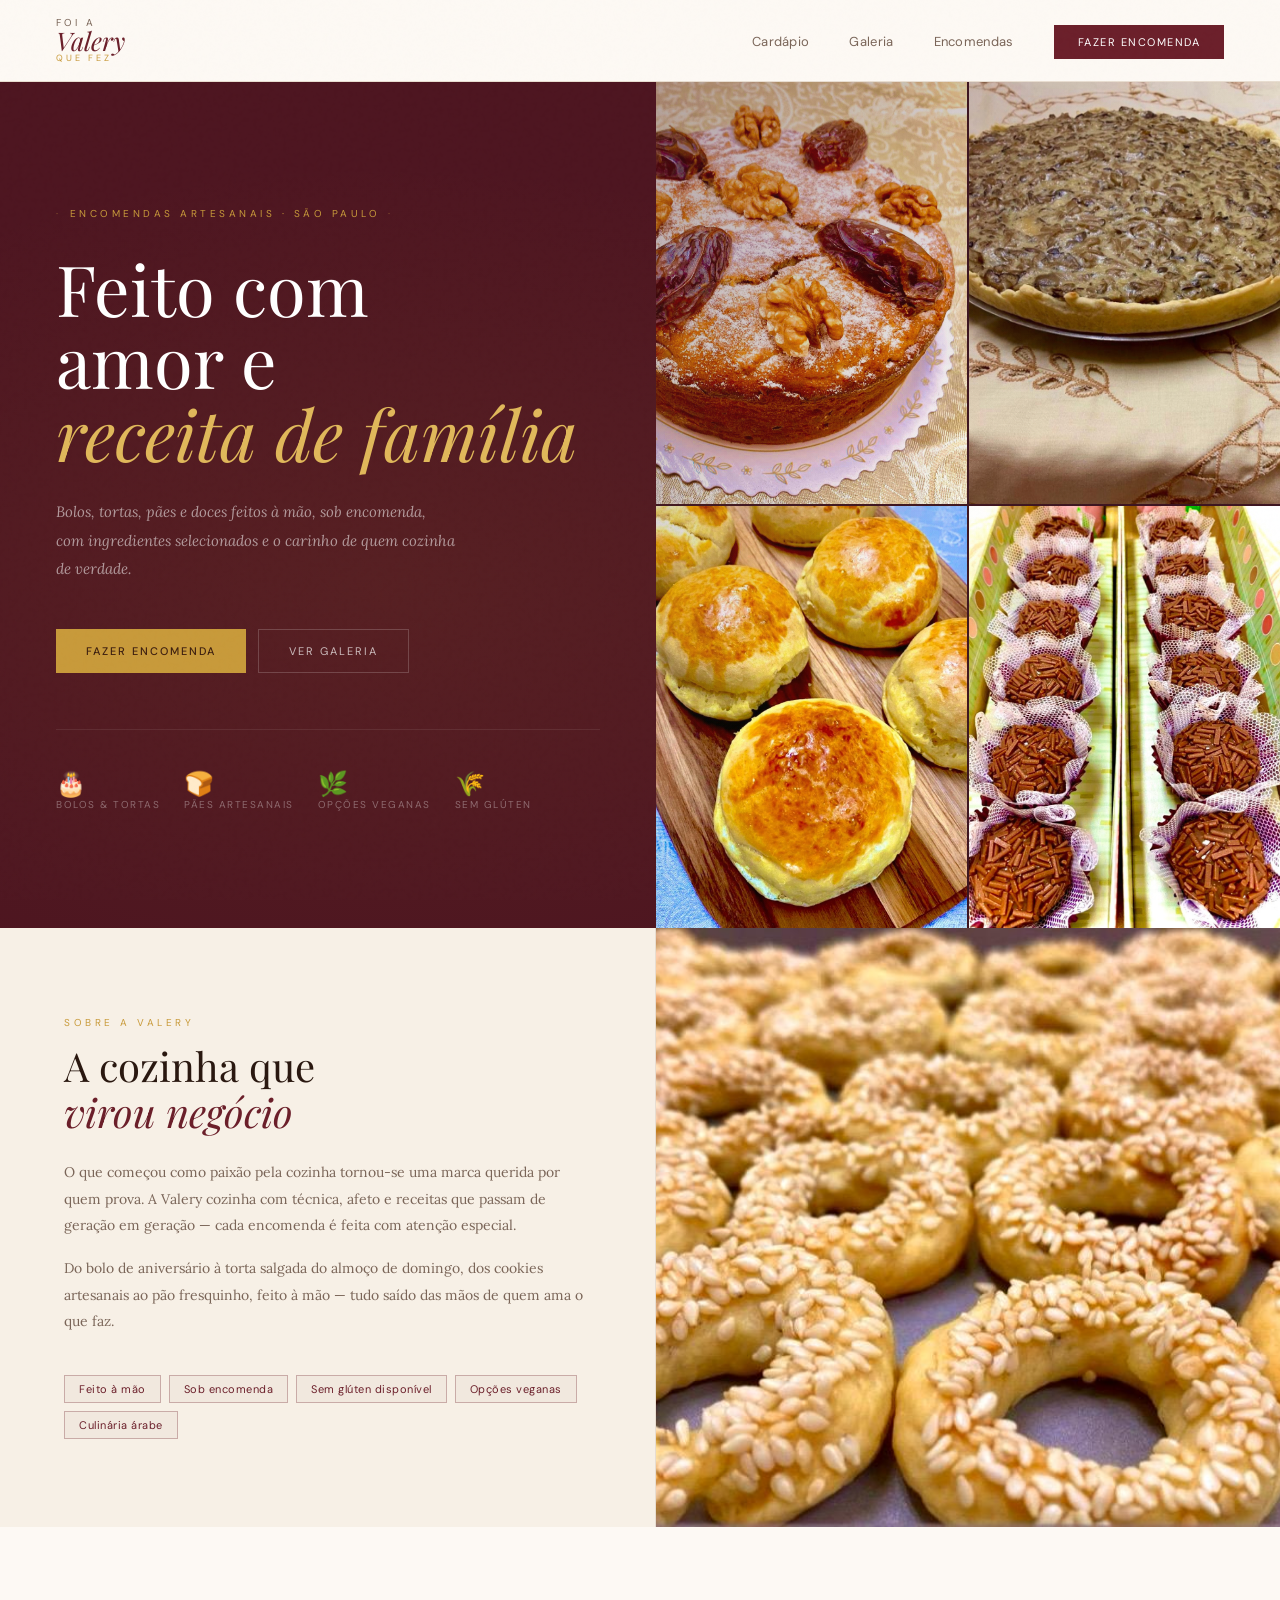
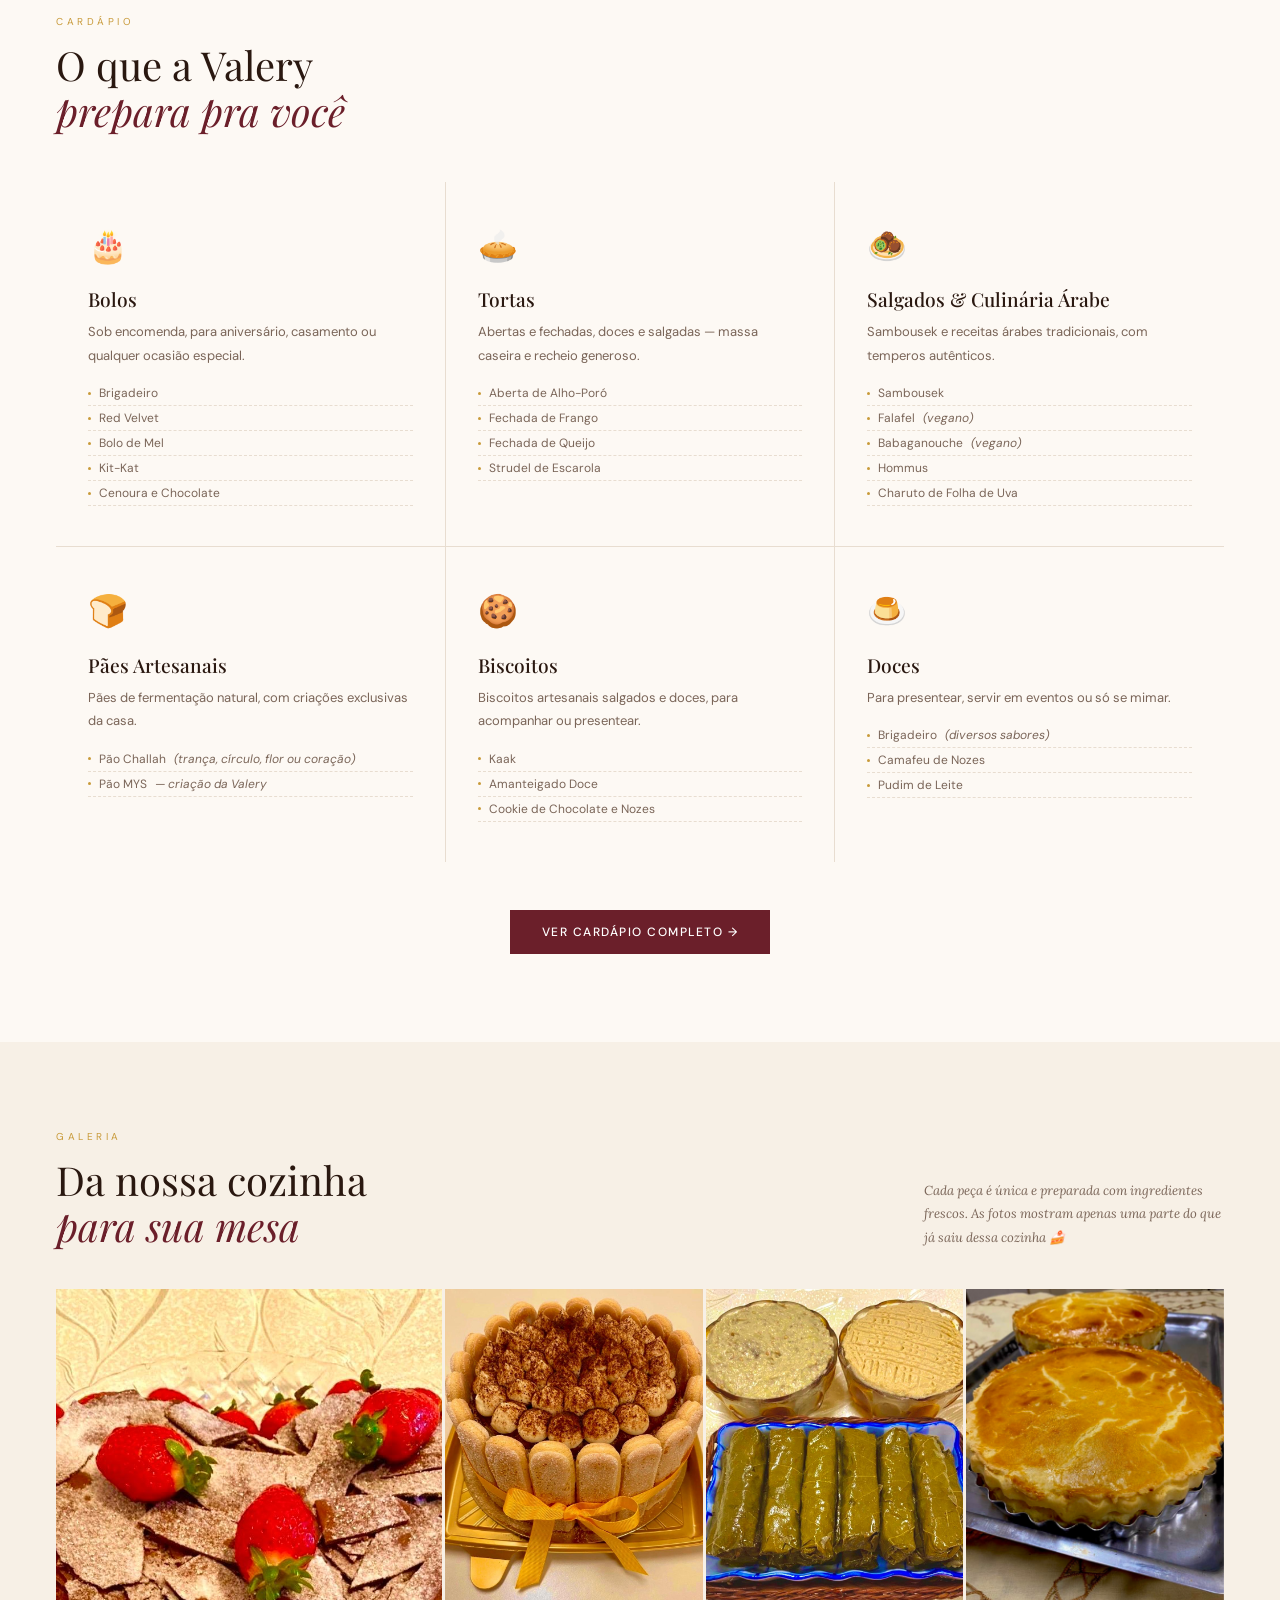
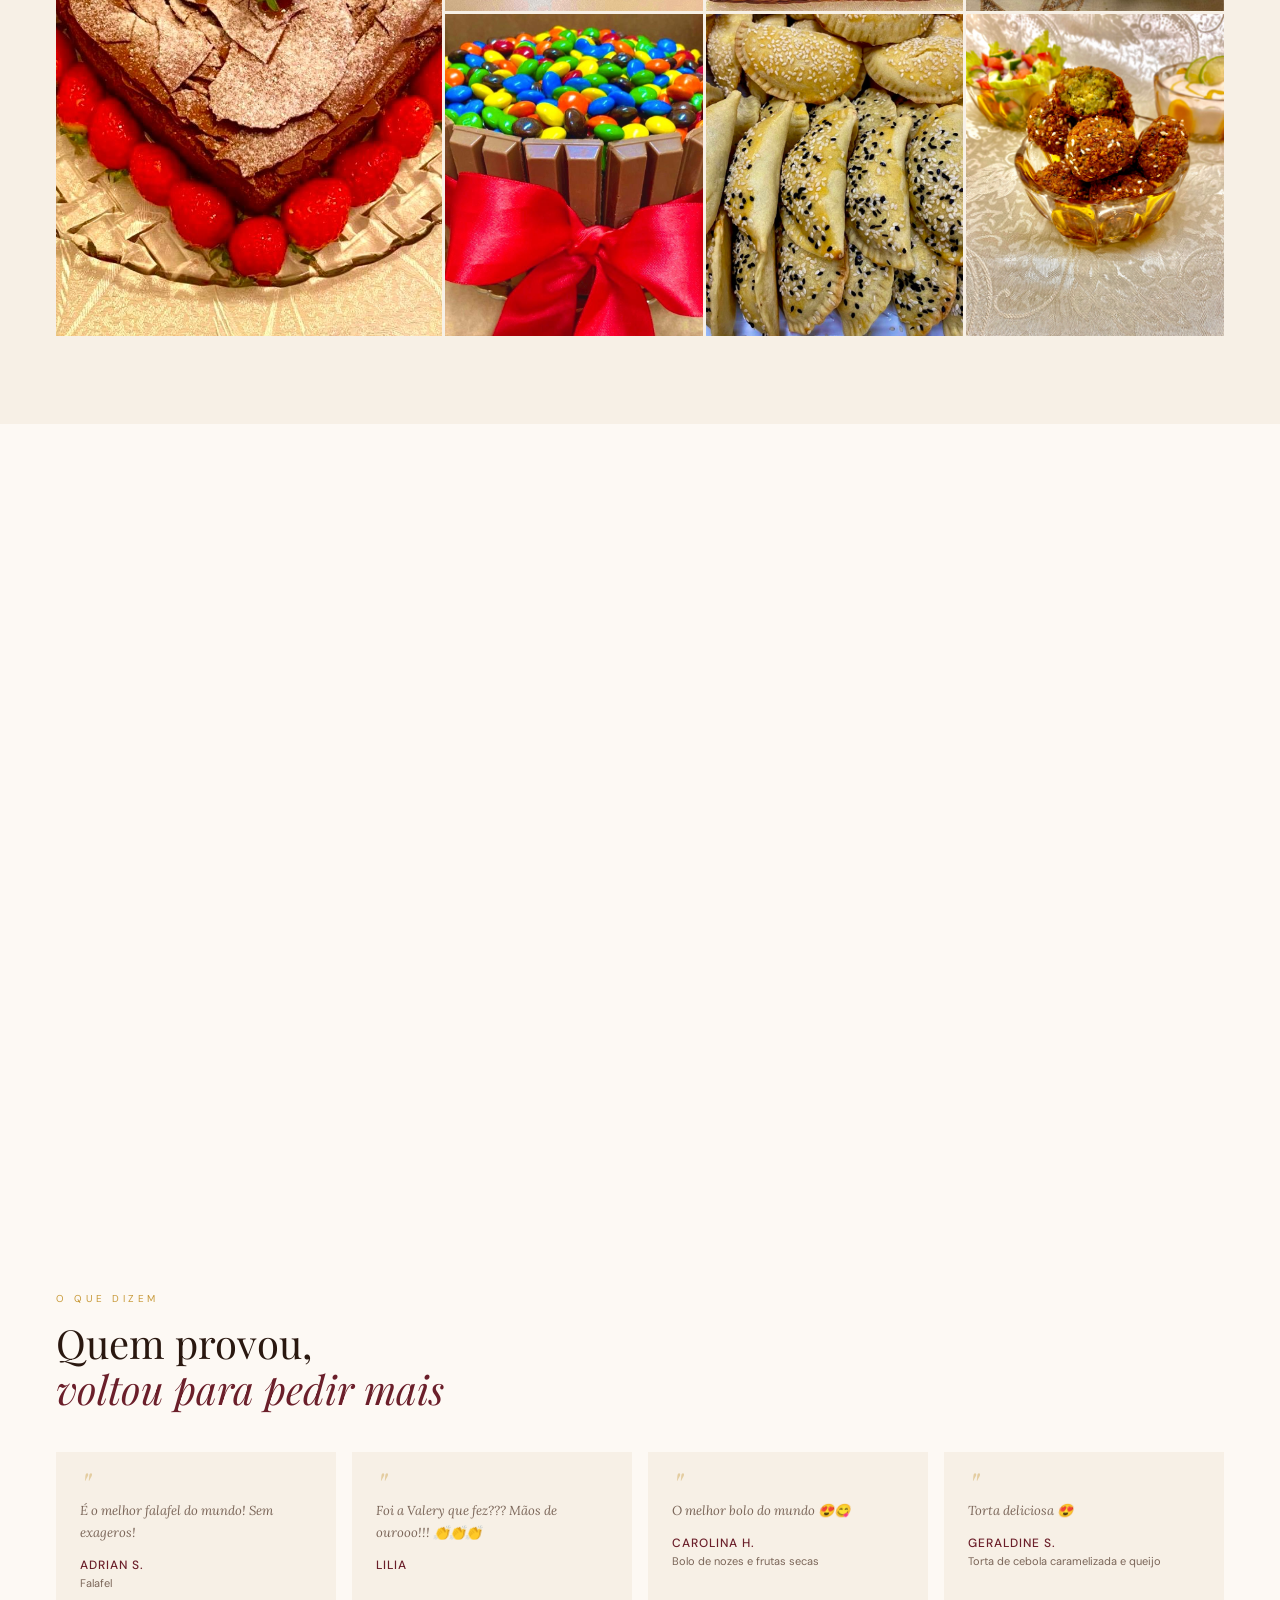
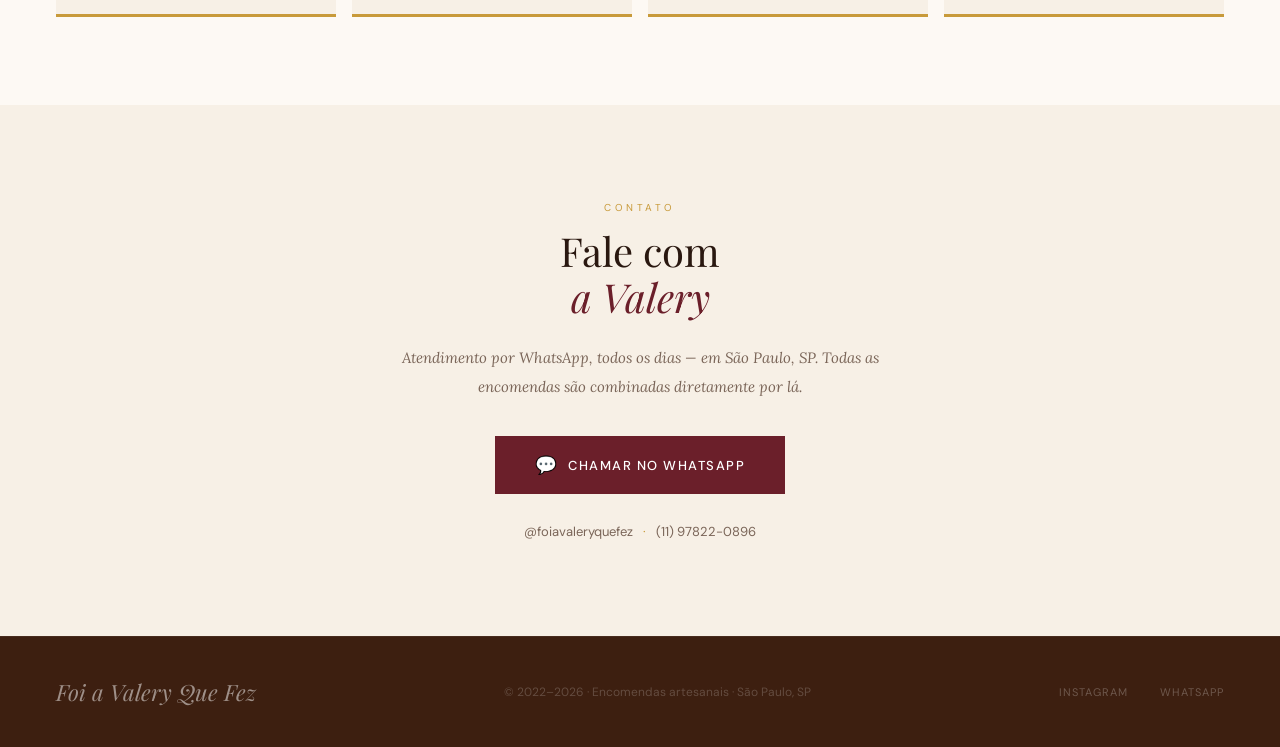
==== index.html @ 90e0f4f2 "Site institucional Foi a Valery Que Fez Site estático responsivo para confeitaria artesanal, com pág" ====
<!DOCTYPE html>
<html lang="pt-BR">
<head>
<meta charset="UTF-8">
<meta name="viewport" content="width=device-width, initial-scale=1.0">
<title>Foi a Valery Que Fez — Bolos, Tortas e Pães Artesanais</title>
<link href="https://fonts.googleapis.com/css2?family=Playfair+Display:ital,wght@0,400;0,700;1,400;1,700&family=Lora:ital,wght@0,400;0,500;1,400&family=DM+Sans:wght@300;400;500&display=swap" rel="stylesheet">
<link rel="stylesheet" href="style.css">
</head>
<body>
<!-- NAV -->
<nav>
  <div class="nav-logo">
    <span class="foi">Foi a</span>
    <span class="valery">Valery</span>
    <span class="quefez">que fez</span>
  </div>
  <button class="nav-toggle" id="navToggle" aria-label="Abrir menu" aria-expanded="false" aria-controls="navMenu">
    <span></span><span></span><span></span>
  </button>
  <ul id="navMenu">
    <li><a href="cardapio.html">Cardápio</a></li>
    <li><a href="#galeria">Galeria</a></li>
    <li><a href="#encomenda">Encomendas</a></li>
    <li><a href="#contato" class="nav-cta">Fazer encomenda</a></li>
  </ul>
</nav>

<!-- HERO -->
<section class="hero">
  <div class="hero-left">
    <span class="hero-tag">Encomendas artesanais · São Paulo</span>
    <h1 class="hero-h1">
      Feito com<br>amor e<br>
      <em>receita de família</em>
    </h1>
    <p class="hero-desc">Bolos, tortas, pães e doces feitos à mão, sob encomenda, com ingredientes selecionados e o carinho de quem cozinha de verdade.</p>
    <div class="hero-actions">
      <button class="btn-gold" onclick="document.getElementById('encomenda').scrollIntoView({behavior:'smooth'})">Fazer encomenda</button>
      <button class="btn-outline-w" onclick="document.getElementById('galeria').scrollIntoView({behavior:'smooth'})">Ver galeria</button>
    </div>
    <div class="hero-badges">
      <div class="badge">
        <span class="badge-val">🎂</span>
        <span class="badge-lbl">Bolos & tortas</span>
      </div>
      <div class="badge">
        <span class="badge-val">🍞</span>
        <span class="badge-lbl">Pães artesanais</span>
      </div>
      <div class="badge">
        <span class="badge-val">🌿</span>
        <span class="badge-lbl">Opções veganas</span>
      </div>
      <div class="badge">
        <span class="badge-val">🌾</span>
        <span class="badge-lbl">Sem glúten</span>
      </div>
    </div>
  </div>
  <div class="hero-right">
    <div class="hcell">
      <img src="bolotamaraemcima.png" alt="Bolo de Nozes e Tâmara" style="width:100%;height:100%;object-fit:cover; object-position:85% center;">
    </div>
    <div class="hcell">
      <img src="tortashimeji.jpg" alt="Torta Shimeji" style="width:100%;height:100%;object-fit:cover;object-position:center 60%;">

    </div>
    <div class="hcell">
       <img src="paoredondo.jpeg" alt="Pão Redondo" style="width:100%;height:100%;object-fit:cover;object-position:center 40%;">
    </div>
    <div class="hcell">
      <img src="fotobrigadeiro2.jpeg" alt="brigadeiro" style="width:100%;height:100%;object-fit:cover;object-position:center 40%;">
    </div>
  </div>
</section>

<!-- ABOUT -->
<section class="about">
  <div class="about-copy">
    <p class="eyebrow">Sobre a Valery</p>
    <h2 class="section-h2">A cozinha que<br><em>virou negócio</em></h2>
    <p class="about-p">O que começou como paixão pela cozinha tornou-se uma marca querida por quem prova. A Valery cozinha com técnica, afeto e receitas que passam de geração em geração — cada encomenda é feita com atenção especial.</p>
    <p class="about-p">Do bolo de aniversário à torta salgada do almoço de domingo, dos cookies artesanais ao pão fresquinho, feito à mão — tudo saído das mãos de quem ama o que faz.</p>
    <div class="about-tags">
      <span class="tag">Feito à mão</span>
      <span class="tag">Sob encomenda</span>
      <span class="tag">Sem glúten disponível</span>
      <span class="tag">Opções veganas</span>
      <span class="tag">Culinária árabe</span>
    </div>
  </div>
  <div class="about-visual">
<img src="kaakfoto3.jpeg" alt="Kaak" style="width:100%;height:100%;object-fit:cover;object-position:center 40%;">
</div>
</section>

<!-- CATEGORIES / MENU -->
<section class="cats" id="cardapio">
  <p class="eyebrow">Cardápio</p>
  <h2 class="section-h2">O que a Valery<br><em>prepara pra você</em></h2>
  <div class="cats-grid">
    <div class="cat">
      <button class="cat-header">
        <div class="cat-icon">🎂</div>
        <h3>Bolos</h3>
        <p>Sob encomenda, para aniversário, casamento ou qualquer ocasião especial.</p>
        <span class="cat-chevron">▾</span>
      </button>
      <ul>
        <li>Brigadeiro</li>
        <li>Red Velvet</li>
        <li>Bolo de Mel</li>
        <li>Kit-Kat</li>
        <li>Cenoura e Chocolate</li>
      </ul>
    </div>
    <div class="cat">
      <button class="cat-header">
        <div class="cat-icon">🥧</div>
        <h3>Tortas</h3>
        <p>Abertas e fechadas, doces e salgadas — massa caseira e recheio generoso.</p>
        <span class="cat-chevron">▾</span>
      </button>
      <ul>
        <li>Aberta de Alho-Poró</li>
        <li>Fechada de Frango</li>
        <li>Fechada de Queijo</li>
        <li>Strudel de Escarola</li>
      </ul>
    </div>
    <div class="cat">
      <button class="cat-header">
        <div class="cat-icon">🧆</div>
        <h3>Salgados & Culinária Árabe</h3>
        <p>Sambousek e receitas árabes tradicionais, com temperos autênticos.</p>
        <span class="cat-chevron">▾</span>
      </button>
      <ul>
        <li>Sambousek</li>
        <li>Falafel <em>(vegano)</em></li>
        <li>Babaganouche <em>(vegano)</em></li>
        <li>Hommus</li>
        <li>Charuto de Folha de Uva</li>
      </ul>
    </div>
    <div class="cat">
      <button class="cat-header">
        <div class="cat-icon">🍞</div>
        <h3>Pães Artesanais</h3>
        <p>Pães de fermentação natural, com criações exclusivas da casa.</p>
        <span class="cat-chevron">▾</span>
      </button>
      <ul>
        <li>Pão Challah <em>(trança, círculo, flor ou coração)</em></li>
        <li>Pão MYS <em>— criação da Valery</em></li>
      </ul>
    </div>
    <div class="cat">
      <button class="cat-header">
        <div class="cat-icon">🍪</div>
        <h3>Biscoitos</h3>
        <p>Biscoitos artesanais salgados e doces, para acompanhar ou presentear.</p>
        <span class="cat-chevron">▾</span>
      </button>
      <ul>
        <li>Kaak</li>
        <li>Amanteigado Doce</li>
        <li>Cookie de Chocolate e Nozes</li>
      </ul>
    </div>
    <div class="cat">
      <button class="cat-header">
        <div class="cat-icon">🍮</div>
        <h3>Doces</h3>
        <p>Para presentear, servir em eventos ou só se mimar.</p>
        <span class="cat-chevron">▾</span>
      </button>
      <ul>
        <li>Brigadeiro <em>(diversos sabores)</em></li>
        <li>Camafeu de Nozes</li>
        <li>Pudim de Leite</li>
      </ul>
    </div>
  </div>
  <div class="cats-cta">
    <a href="cardapio.html" class="btn-cats-more">Ver cardápio completo →</a>
  </div>
</section>

<!-- GALLERY -->
<section class="gallery" id="galeria">
  <div class="gal-top">
    <div>
      <p class="eyebrow">Galeria</p>
      <h2 class="section-h2" style="margin-bottom:0">Da nossa cozinha<br><em>para sua mesa</em></h2>
    </div>
    <p class="gal-note">Cada peça é única e preparada com ingredientes frescos. As fotos mostram apenas uma parte do que já saiu dessa cozinha 🍰</p>
  </div>
  <div class="gal-grid">

    <!-- FOTO GRANDE -->
    <div class="g g-big">
      <img src="bolocoracao.jpeg" alt="Bolo Coração" style="width:100%;height:100%;object-fit:cover;object-position:center 50%;">
      <div class="g-label"><span>Bolo Coração</span><small>chocolate com morangos frescos</small></div>
    </div>

    <!-- FOTOS PEQUENAS -->
    <div class="g">
      <img src="bolotiramissu.jpeg" alt="Bolo Tiramissú" style="width:100%;height:100%;object-fit:cover;object-position:center 30%;">
      <div class="g-label"><span>Bolo Tiramissú</span><small>com laço dourado</small></div>
    </div>

    <div class="g">
      <img src="charutohommusbabaganush.jpeg" alt="Culinária Árabe" style="width:100%;height:100%;object-fit:cover;object-position:center 40%;">
      <div class="g-label"><span>Culinária Árabe</span><small>charuto, hommus e babaganouche</small></div>
    </div>

    <div class="g">
      <img src="tortafechadafoto.png" alt="Torta Fechada" style="width:100%;height:100%;object-fit:cover;object-position:center 60%;">
      <div class="g-label"><span>Torta Fechada</span><small>massa caseira dourada</small></div>
    </div>

    <div class="g">
      <img src="kitkatnovafoto.jpeg" alt="Bolo Kit-Kat" style="width:100%;height:100%;object-fit:cover;object-position:center 35%;">
      <div class="g-label"><span>Bolo Kit-Kat</span><small>com M&Ms e laço vermelho</small></div>
    </div>

    <div class="g">
      <img src="sambousek.png.png" alt="Sambousek" style="width:100%;height:100%;object-fit:cover;object-position:center 40%;">
      <div class="g-label"><span>Sambousek</span><small>empanada árabe</small></div>
    </div>

    <div class="g">
      <img src="falafel.png.png" alt="Falafel" style="width:100%;height:100%;object-fit:cover;object-position:center 30%;">
      <div class="g-label"><span>Culinária árabe</span><small>Falafel</small></div>
    </div>

  </div>
</section>

<!-- ENCOMENDA -->
<section class="encinfo" id="encomenda">
  <div>
    <p class="eyebrow">Como encomendar</p>
    <h2 class="section-h2">Simples como<br><em>um WhatsApp</em></h2>
    <p class="enc-desc">Todas as encomendas são feitas diretamente pelo WhatsApp. Sem aplicativo, sem complicação — é só mandar uma mensagem e a gente cuida do resto.</p>
    <div class="enc-steps">
      <div class="enc-step">
        <div class="enc-num">01</div>
        <div class="enc-step-text">
          <h4>Mande uma mensagem</h4>
          <p>Diga o que deseja, a data e quantas pessoas vai servir.</p>
        </div>
      </div>
      <div class="enc-step">
        <div class="enc-num">02</div>
        <div class="enc-step-text">
          <h4>Combinamos os detalhes</h4>
          <p>Personalizamos o pedido conforme sua necessidade e preferência.</p>
        </div>
      </div>
      <div class="enc-step">
        <div class="enc-num">03</div>
        <div class="enc-step-text">
          <h4>Confirmamos e preparamos</h4>
          <p>Com o pedido confirmado, a Valery começa a preparar com todo cuidado.</p>
        </div>
      </div>
      <div class="enc-step">
        <div class="enc-num">04</div>
        <div class="enc-step-text">
          <h4>Retirada ou entrega</h4>
          <p>Combinamos a forma de entrega na conversa.</p>
        </div>
      </div>
    </div>
  </div>
  <div class="enc-right">
    <div class="enc-card highlight">
      <div class="enc-card-icon">💬</div>
      <h3>Faça sua encomenda agora</h3>
      <p>Mande uma mensagem no WhatsApp:<br><a href="https://wa.me/5511978220896">(11) 97822-0896</a></p>
    </div>
    <div class="enc-card">
      <div class="enc-card-icon">⏰</div>
      <h3>Prazo de antecedência</h3>
      <p>Encomendas com <strong style="color:#fff">3 dias de antecedência</strong> ou conforme nossa disponibilidade, fale conosco.</p>
    </div>
    <div class="enc-card">
      <div class="enc-card-icon">🌿</div>
      <h3>Restrições alimentares</h3>
      <p>Temos opções <strong style="color:#fff">sem glúten</strong> e <strong style="color:#fff">veganas</strong>. Mencione na hora do pedido.</p>
    </div>
  </div>
</section>

<!-- DEPOIMENTOS -->
<section class="depoimentos">
  <p class="eyebrow">O que dizem</p>
  <h2 class="section-h2">Quem provou,<br><em>voltou para pedir mais</em></h2>
  <div class="dep-grid">
    <div class="dep">
      <p class="dep-text">É o melhor falafel do mundo! Sem exageros!</p>
      <div class="dep-author">Adrian S.</div>
      <div class="dep-type">Falafel</div>
    </div>
    <div class="dep">
      <p class="dep-text">Foi a Valery que fez??? Mãos de ourooo!!! 👏👏👏</p>
      <div class="dep-author">Lilia</div>
    </div>
    <div class="dep">
      <p class="dep-text">O melhor bolo do mundo 😍😋</p>
      <div class="dep-author">Carolina H.</div>
      <div class="dep-type">Bolo de nozes e frutas secas</div>
    </div>
    <div class="dep">
      <p class="dep-text">Torta deliciosa 😍</p>
      <div class="dep-author">Geraldine S.</div>
      <div class="dep-type">Torta de cebola caramelizada e queijo</div>
    </div>
  </div>
</section>

<!-- CONTACT -->
<section class="contact-cta" id="contato">
  <p class="eyebrow">Contato</p>
  <h2 class="section-h2">Fale com<br><em>a Valery</em></h2>
  <p class="cta-desc">Atendimento por WhatsApp, todos os dias — em São Paulo, SP. Todas as encomendas são combinadas diretamente por lá.</p>
  <a class="btn-whatsapp" href="https://wa.me/5511978220896" target="_blank" rel="noopener">
    <span class="wa-icon">💬</span> Chamar no WhatsApp
  </a>
  <div class="cta-extra">
    <span>@foiavaleryquefez</span>
    <span class="dot">·</span>
    <span>(11) 97822-0896</span>
  </div>
</section>

<footer>
  <div class="foot-brand">Foi a Valery Que Fez</div>
  <p>© 2022–<span id="footYear">2026</span> · Encomendas artesanais · São Paulo, SP</p>
  <div class="foot-links">
    <a href="https://www.instagram.com/foiavaleryquefez/" target="_blank" rel="noopener">Instagram</a>
    <a href="https://wa.me/5511978220896" target="_blank" rel="noopener">WhatsApp</a>
  </div>
</footer>
<script src="script.js"></script>
</body>
</html>
---- style.css ----
*{margin:0;padding:0;box-sizing:border-box}
:root{
  --burgundy:#6b1f2a;
  --burgundy-deep:#4d1520;
  --burgundy-light:#8a2d3a;
  --gold:#c89a3a;
  --gold-light:#e0b85a;
  --cream:#fdf9f4;
  --warm:#f7f0e6;
  --sand:#ede4d4;
  --caramel:#c8874a;
  --chocolate:#3d1f10;
  --ink:#2a1810;
  --muted:#7a6558;
  --border:#e8ddd0;
}
html{scroll-behavior:smooth}
body{font-family:'DM Sans',sans-serif;background:var(--cream);color:var(--ink);overflow-x:hidden}

/* subtle grain texture overlay */
body::before{
  content:'';position:fixed;inset:0;
  background-image:url("data:image/svg+xml,%3Csvg viewBox='0 0 200 200' xmlns='http://www.w3.org/2000/svg'%3E%3Cfilter id='n'%3E%3CfeTurbulence type='fractalNoise' baseFrequency='0.9' numOctaves='4' stitchTiles='stitch'/%3E%3C/filter%3E%3Crect width='100%25' height='100%25' filter='url(%23n)' opacity='0.04'/%3E%3C/svg%3E");
  pointer-events:none;z-index:999;opacity:.4;
}

/* NAV */
nav{
  display:flex;align-items:center;justify-content:space-between;
  padding:1.1rem 3.5rem;background:rgba(253,249,244,.97);
  border-bottom:1px solid var(--border);position:sticky;top:0;z-index:100;
}
.nav-logo{display:flex;flex-direction:column;line-height:1}
.nav-logo .foi{font-size:10px;letter-spacing:3px;text-transform:uppercase;color:var(--muted);font-family:'DM Sans',sans-serif}
.nav-logo .valery{font-family:'Playfair Display',serif;font-size:1.6rem;font-style:italic;color:var(--burgundy);line-height:1}
.nav-logo .quefez{font-size:9px;letter-spacing:3px;text-transform:uppercase;color:var(--gold);margin-top:1px}
nav ul{list-style:none;display:flex;gap:2.5rem;align-items:center}
nav a{color:var(--muted);text-decoration:none;font-size:13px;letter-spacing:.3px;transition:color .2s}
nav a:hover{color:var(--burgundy)}
.nav-cta{
  background:var(--burgundy);color:#fff!important;
  padding:10px 24px;font-size:11px!important;letter-spacing:1.5px;
  text-transform:uppercase;
}
.nav-toggle{
  display:none;flex-direction:column;justify-content:center;gap:5px;
  width:34px;height:34px;background:none;border:none;cursor:pointer;
  padding:0;z-index:110;
}
.nav-toggle span{display:block;width:100%;height:2px;background:var(--burgundy);transition:transform .25s,opacity .25s}
.nav-toggle.open span:nth-child(1){transform:translateY(7px) rotate(45deg)}
.nav-toggle.open span:nth-child(2){opacity:0}
.nav-toggle.open span:nth-child(3){transform:translateY(-7px) rotate(-45deg)}

/* HERO */
.hero{
  min-height:94vh;background:var(--burgundy-deep);
  display:grid;grid-template-columns:1.05fr 1fr;
  position:relative;overflow:hidden;
}
.hero::after{
  content:'';position:absolute;inset:0;
  background:radial-gradient(ellipse at 30% 60%, rgba(200,154,58,.08) 0%, transparent 60%);
  pointer-events:none;
}
.hero-left{
  padding:5.5rem 3.5rem 5rem;
  display:flex;flex-direction:column;justify-content:center;
  position:relative;z-index:1;
}
.hero-tag{
  display:inline-flex;align-items:center;gap:8px;
  font-size:10px;letter-spacing:3.5px;text-transform:uppercase;
  color:var(--gold);margin-bottom:2rem;
}
.hero-tag::before,.hero-tag::after{content:'·';opacity:.5}
.hero-h1{
  font-family:'Playfair Display',serif;
  font-size:clamp(3.2rem,5.5vw,5.8rem);
  color:#fff;line-height:1.03;font-weight:400;
  margin-bottom:1.8rem;
}
.hero-h1 em{
  font-style:italic;color:var(--gold-light);
  display:block;
}
.hero-desc{
  font-family:'Lora',serif;font-size:15px;
  color:rgba(255,255,255,.55);line-height:1.9;
  max-width:400px;margin-bottom:2.8rem;font-weight:400;
  font-style:italic;
}
.hero-actions{display:flex;gap:12px;flex-wrap:wrap;margin-bottom:3.5rem}
.btn-gold{
  background:var(--gold);color:var(--chocolate);
  padding:14px 30px;font-size:11px;letter-spacing:2px;
  text-transform:uppercase;border:none;cursor:pointer;
  font-family:'DM Sans',sans-serif;font-weight:500;
  transition:background .2s;
}
.btn-gold:hover{background:var(--gold-light)}
.btn-outline-w{
  background:transparent;color:rgba(255,255,255,.7);
  padding:14px 30px;font-size:11px;letter-spacing:2px;
  text-transform:uppercase;border:1px solid rgba(255,255,255,.18);
  cursor:pointer;font-family:'DM Sans',sans-serif;transition:border-color .2s;
}
.btn-outline-w:hover{border-color:var(--gold);color:var(--gold)}
.hero-badges{
  display:flex;gap:1.5rem;padding-top:2.5rem;
  border-top:1px solid rgba(255,255,255,.08);flex-wrap:wrap;
}
.badge{
  display:flex;flex-direction:column;
}
.badge-val{
  font-family:'Playfair Display',serif;font-size:1.5rem;
  color:var(--gold);line-height:1;font-weight:400;
}
.badge-lbl{font-size:10px;letter-spacing:1.5px;text-transform:uppercase;color:rgba(255,255,255,.35);margin-top:4px}

.hero-right{
  background:#3d1520;
  display:grid;grid-template-columns:1fr 1fr;
  grid-template-rows:1fr 1fr;
  gap:2px;position:relative;
}
.hero-right::before{
  content:'';position:absolute;inset:0;
  background:linear-gradient(135deg,rgba(61,21,32,.4) 0%,transparent 50%);
  z-index:1;pointer-events:none;
}
.hcell{
  background:#4d1a22;
  display:flex;align-items:center;justify-content:center;
  overflow:hidden;position:relative;
}
.hcell img{transition:transform .6s ease}
.hcell:hover img{animation-play-state:paused;transform:scale(1.08)}
.hcell:nth-child(2) img{animation-delay:-3.5s}
.hcell:nth-child(3) img{animation-delay:-7s}
.hcell:nth-child(4) img{animation-delay:-10.5s}
.hcell:nth-child(1){background:#521c24}
.hcell:nth-child(2){background:#421520}
.hcell:nth-child(3){background:#3d1420}
.hcell:nth-child(4){background:#4a1822}
.hcell svg{width:65%;height:65%;opacity:.5}
.hcell-label{
  position:absolute;bottom:10px;left:0;right:0;
  text-align:center;font-size:9px;letter-spacing:2px;
  text-transform:uppercase;color:rgba(255,255,255,.2);
}

/* ABOUT */
.about{
  display:grid;grid-template-columns:1.05fr 1fr;
  background:var(--warm);
}
.about-copy{
  padding:5.5rem 4rem;
  display:flex;flex-direction:column;justify-content:center;
  border-right:1px solid var(--border);
}
.eyebrow{font-size:10px;letter-spacing:3.5px;text-transform:uppercase;color:var(--gold);margin-bottom:.9rem}
.section-h2{
  font-family:'Playfair Display',serif;
  font-size:2.5rem;color:var(--ink);
  line-height:1.15;margin-bottom:1.5rem;font-weight:400;
}
.section-h2 em{font-style:italic;color:var(--burgundy)}
.about-p{
  font-family:'Lora',serif;font-size:14px;
  color:var(--muted);line-height:1.9;margin-bottom:1rem;
}
.about-tags{display:flex;gap:8px;flex-wrap:wrap;margin-top:1.5rem}
.tag{
  font-size:11px;letter-spacing:.5px;
  color:var(--burgundy);border:1px solid rgba(107,31,42,.3);
  padding:6px 14px;background:rgba(107,31,42,.04);
}
.about-visual{
  background:var(--sand);
  display:block;overflow:hidden;
}
.about-visual img{transition:transform .6s ease}
.about-visual:hover img{animation-play-state:paused;transform:scale(1.06)}
.av-cell{
  background:var(--border);
  display:flex;align-items:center;justify-content:center;
  min-height:200px;position:relative;
}
.av-cell:nth-child(1){background:#ede0cc}
.av-cell:nth-child(2){background:#e8d8c2}
.av-cell:nth-child(3){background:#e4d4bc}
.av-cell:nth-child(4){background:#ead8c4}
.av-cell svg{width:55%;height:55%;opacity:.35}
.av-label{
  position:absolute;bottom:10px;left:0;right:0;
  text-align:center;font-size:9px;letter-spacing:2px;
  text-transform:uppercase;color:var(--muted);opacity:.6;
}

/* CATEGORIES */
.cats{padding:5.5rem 3.5rem;background:var(--cream)}
.cats-grid{display:grid;grid-template-columns:repeat(3,1fr);gap:1px;background:var(--border);margin-top:3rem}
.cat{
  background:var(--cream);padding:2.5rem 2rem;
  border-top:3px solid transparent;
  transition:background .25s,border-top-color .25s;
  cursor:default;
}
.cat:hover{background:var(--warm);border-top-color:var(--burgundy)}
.cat-header{
  display:block;width:100%;background:none;border:none;
  padding:0;margin:0;text-align:left;font:inherit;color:inherit;
  cursor:default;position:relative;
}
.cat-icon{font-size:2rem;margin-bottom:1.2rem}
.cat h3{
  font-family:'Playfair Display',serif;font-size:1.2rem;
  color:var(--ink);margin-bottom:.5rem;font-weight:500;
}
.cat p{font-size:13px;color:var(--muted);line-height:1.8}
.cat-chevron{display:none}
.cat ul{list-style:none;margin-top:.9rem}
.cat ul li{
  font-size:12px;color:var(--muted);
  padding:4px 0;border-bottom:1px dashed var(--border);
  display:flex;align-items:center;gap:8px;
}
.cat ul li::before{
  content:'';width:3px;height:3px;
  background:var(--gold);border-radius:50%;flex-shrink:0;
}
.cats-cta{text-align:center;margin-top:3rem}
.btn-cats-more{
  display:inline-block;text-decoration:none;
  background:var(--burgundy);color:#fff;
  padding:14px 32px;font-size:12px;letter-spacing:1.5px;
  text-transform:uppercase;font-weight:500;
  transition:background .2s,transform .2s;
}
.btn-cats-more:hover{background:var(--burgundy-light);transform:translateY(-2px)}

/* GALLERY */
.gallery{padding:5.5rem 3.5rem;background:var(--warm)}
.gal-top{
  display:flex;align-items:flex-end;justify-content:space-between;
  margin-bottom:2.5rem;flex-wrap:wrap;gap:1.5rem;
}
.gal-note{
  font-family:'Lora',serif;font-size:13px;
  color:var(--muted);max-width:300px;
  line-height:1.8;font-style:italic;
}
.gal-grid{
  display:grid;
  grid-template-columns:1.5fr 1fr 1fr 1fr;
  grid-template-rows:auto auto;
  gap:3px;
}
.g{
  background:var(--sand);
  display:flex;align-items:center;justify-content:center;
  position:relative;overflow:hidden;cursor:pointer;
}
.g img{transition:transform .7s ease}
.g:hover img{animation-play-state:paused;transform:scale(1.1)}
.g:nth-child(2) img{animation-delay:-2s}
.g:nth-child(3) img{animation-delay:-5s}
.g:nth-child(4) img{animation-delay:-8s}
.g:nth-child(5) img{animation-delay:-11s}
.g:nth-child(6) img{animation-delay:-14s}
.g:nth-child(7) img{animation-delay:-17s}
.g-big{grid-row:1/3;min-height:460px}
.g:not(.g-big){min-height:200px}
.g svg{width:55%;height:55%;opacity:.3}
.g-label{
  position:absolute;bottom:0;left:0;right:0;
  background:linear-gradient(transparent,rgba(45,24,16,.8));
  padding:2.5rem 1rem 1rem;
  opacity:0;transition:opacity .3s;
}
.g:hover .g-label{opacity:1}
.g-label span{color:#fff;font-size:11px;letter-spacing:1.5px;text-transform:uppercase}
.g-label small{display:block;color:var(--gold-light);font-size:10px;margin-top:3px;font-style:italic;font-family:'Lora',serif}
.g:nth-child(1){background:#ddc8a8}
.g:nth-child(2){background:#d4b898}
.g:nth-child(3){background:#e0c8aa}
.g:nth-child(4){background:#cdb490}
.g:nth-child(5){background:#d8c0a0}
.g:nth-child(6){background:#c8a888}
.g:nth-child(7){background:#dac4a4}

/* ENCOMENDA INFO */
.encinfo{
  padding:5.5rem 3.5rem;background:var(--burgundy-deep);
  display:grid;grid-template-columns:1fr 1fr;gap:5rem;
  align-items:center;
}
.encinfo .eyebrow{color:var(--gold)}
.encinfo .section-h2{color:#fff}
.encinfo .section-h2 em{color:var(--gold-light)}
.enc-desc{
  font-family:'Lora',serif;font-size:14px;
  color:rgba(255,255,255,.55);line-height:1.9;
  margin:1.5rem 0 2.5rem;font-style:italic;
}
.enc-steps{display:flex;flex-direction:column;gap:1.2rem}
.enc-step{
  display:flex;gap:16px;align-items:flex-start;
  padding:1.2rem;background:rgba(255,255,255,.04);
  border-left:2px solid var(--gold);
}
.enc-num{
  font-family:'Playfair Display',serif;font-size:1.4rem;
  color:var(--gold);line-height:1;flex-shrink:0;font-weight:400;
}
.enc-step-text h4{font-size:13px;color:#fff;font-weight:400;margin-bottom:3px;letter-spacing:.5px}
.enc-step-text p{font-size:12px;color:rgba(255,255,255,.45);line-height:1.6}

.enc-right{
  display:flex;flex-direction:column;gap:1.5rem;
}
.enc-card{
  background:rgba(255,255,255,.05);
  border:1px solid rgba(255,255,255,.08);
  padding:1.8rem;
}
.enc-card-icon{font-size:1.8rem;margin-bottom:.8rem}
.enc-card h3{
  font-family:'Playfair Display',serif;font-size:1.1rem;
  color:#fff;margin-bottom:.5rem;font-weight:400;
}
.enc-card p{font-size:13px;color:rgba(255,255,255,.5);line-height:1.7}
.enc-card a{color:var(--gold);text-decoration:none}
.enc-card.highlight{
  background:var(--gold);border-color:var(--gold);
}
.enc-card.highlight h3{color:var(--chocolate)}
.enc-card.highlight p{color:rgba(61,31,16,.7)}
.enc-card.highlight a{color:var(--burgundy-deep);font-weight:500}

/* DEPOIMENTOS */
.depoimentos{padding:5.5rem 3.5rem;background:var(--cream)}
.dep-grid{display:grid;grid-template-columns:repeat(4,1fr);gap:1rem;margin-top:2.5rem}
.dep{
  background:var(--warm);
  padding:1.5rem;border-bottom:3px solid var(--gold);
}
.dep-text{
  font-family:'Lora',serif;font-size:13px;
  color:var(--muted);line-height:1.7;font-style:italic;
  margin-bottom:.8rem;
}
.dep-text::before{
  content:'"';font-size:2.2rem;color:var(--gold);
  font-family:'Playfair Display',serif;line-height:.5;
  display:block;margin-bottom:.4rem;opacity:.4;
}
.dep-author{font-size:12px;letter-spacing:1px;text-transform:uppercase;color:var(--burgundy);font-weight:500}
.dep-type{font-size:11px;color:var(--muted);margin-top:3px}

/* CONTACT */
.contact-cta{
  padding:6rem 3.5rem;background:var(--warm);
  text-align:center;
}
.contact-cta .eyebrow{color:var(--gold)}
.contact-cta .section-h2{margin-left:auto;margin-right:auto}
.cta-desc{
  font-family:'Lora',serif;font-size:15px;color:var(--muted);
  line-height:1.9;max-width:480px;margin:0 auto 2.2rem;font-style:italic;
}
.btn-whatsapp{
  display:inline-flex;align-items:center;gap:10px;
  background:var(--burgundy);color:#fff;text-decoration:none;
  padding:18px 40px;font-size:13px;letter-spacing:1.5px;
  text-transform:uppercase;font-weight:500;
  transition:background .2s,transform .2s;
}
.btn-whatsapp:hover{background:var(--burgundy-light);transform:translateY(-2px)}
.wa-icon{font-size:1.1rem}
.cta-extra{
  margin-top:1.8rem;display:flex;align-items:center;justify-content:center;
  gap:10px;font-size:13px;color:var(--muted);flex-wrap:wrap;
}
.cta-extra .dot{color:var(--gold)}

/* FOOTER */
footer{
  background:var(--chocolate);padding:2.5rem 3.5rem;
  display:flex;align-items:center;justify-content:space-between;
  border-top:1px solid rgba(255,255,255,.06);
}
.foot-brand{
  font-family:'Playfair Display',serif;font-size:1.4rem;
  font-style:italic;color:rgba(255,255,255,.5);
}
footer p{font-size:12px;color:rgba(255,255,255,.2)}
.foot-links{display:flex;gap:2rem}
.foot-links a{font-size:11px;letter-spacing:1px;text-transform:uppercase;color:rgba(255,255,255,.25);text-decoration:none;transition:color .2s}
.foot-links a:hover{color:var(--gold)}

/* MOVEMENT — leve zoom ambiente nas fotos de destaque */
@media (prefers-reduced-motion:no-preference){
  @keyframes kenburns{
    0%{transform:scale(1)}
    100%{transform:scale(1.1)}
  }
  .hcell img{animation:kenburns 14s ease-in-out infinite alternate}
  .about-visual img{animation:kenburns 18s ease-in-out infinite alternate}
  .g img{animation:kenburns 15s ease-in-out infinite alternate}
}

/* ===================================================
   RESPONSIVO — tablets e celulares
   =================================================== */
@media (max-width:1100px){
  nav{padding:1rem 2rem}
  .hero-left{padding:4.5rem 2.5rem}
  .about-copy{padding:4.5rem 2.5rem}
  .cats,.gallery,.encinfo,.depoimentos,.contact-cta{padding:4.5rem 2.5rem}
  .cats-grid{grid-template-columns:repeat(2,1fr)}
  .contact-cta{padding:5rem 2.5rem}
}

@media (max-width:900px){
  nav{padding:1rem 1.5rem}
  .nav-toggle{display:flex}
  #navMenu{
    position:fixed;top:64px;left:0;right:0;
    flex-direction:column;align-items:flex-start;gap:1.3rem;
    background:var(--cream);border-bottom:1px solid var(--border);
    padding:1.6rem 2rem 2rem;
    transform:translateY(-115%);opacity:0;
    transition:transform .3s ease,opacity .3s ease;
    pointer-events:none;
  }
  #navMenu.open{transform:translateY(0);opacity:1;pointer-events:auto}
  .nav-cta{width:100%;text-align:center}

  .hero{grid-template-columns:1fr;min-height:auto}
  .hero-left{padding:3.5rem 1.75rem}
  .hero-right{min-height:340px}

  .about{grid-template-columns:1fr}
  .about-copy{border-right:none;border-bottom:1px solid var(--border);padding:3.5rem 1.75rem}
  .about-visual{min-height:260px}

  .cats{padding:3.5rem 1.75rem}
  .cat-header{cursor:pointer;padding-right:28px}
  .cat-chevron{
    display:block;position:absolute;right:0;top:.2rem;
    color:var(--gold);font-size:1rem;transition:transform .25s ease;
  }
  .cat.open .cat-chevron{transform:rotate(180deg)}
  .cat ul{
    max-height:0;overflow:hidden;margin-top:0;
    transition:max-height .35s ease,margin-top .35s ease;
  }
  .cat.open ul{max-height:400px;margin-top:.9rem}

  .gallery{padding:3.5rem 1.75rem}
  .gal-grid{grid-template-columns:1fr 1fr}
  .g-big{grid-column:1/3;min-height:280px}
  .g:not(.g-big){min-height:150px}

  .encinfo{grid-template-columns:1fr;gap:2.5rem;padding:3.5rem 1.75rem}

  .depoimentos{padding:3.5rem 1.75rem}
  .dep-grid{grid-template-columns:1fr 1fr}

  .contact-cta{padding:4rem 1.75rem}
}

@media (max-width:600px){
  .nav-logo .valery{font-size:1.35rem}
  .hero-left,.about-copy,.cats,.gallery,.encinfo,.depoimentos,.contact-cta{
    padding-left:1.25rem;padding-right:1.25rem;
  }
  .hero-actions{flex-direction:column;align-items:stretch}
  .hero-badges{gap:1rem;padding-top:2rem}
  .hero-right{grid-template-columns:1fr 1fr;min-height:260px}

  .cats-grid{grid-template-columns:1fr}

  .gal-grid{grid-template-columns:1fr 1fr}
  .g-big{grid-column:1/3;min-height:220px}
  .g:not(.g-big){min-height:130px}

  .dep-grid{grid-template-columns:1fr}

  .cta-desc{font-size:14px}
  .btn-whatsapp{width:100%;justify-content:center;padding:16px 20px}

  footer{flex-direction:column;gap:1rem;text-align:center;padding:2rem 1.5rem}
}
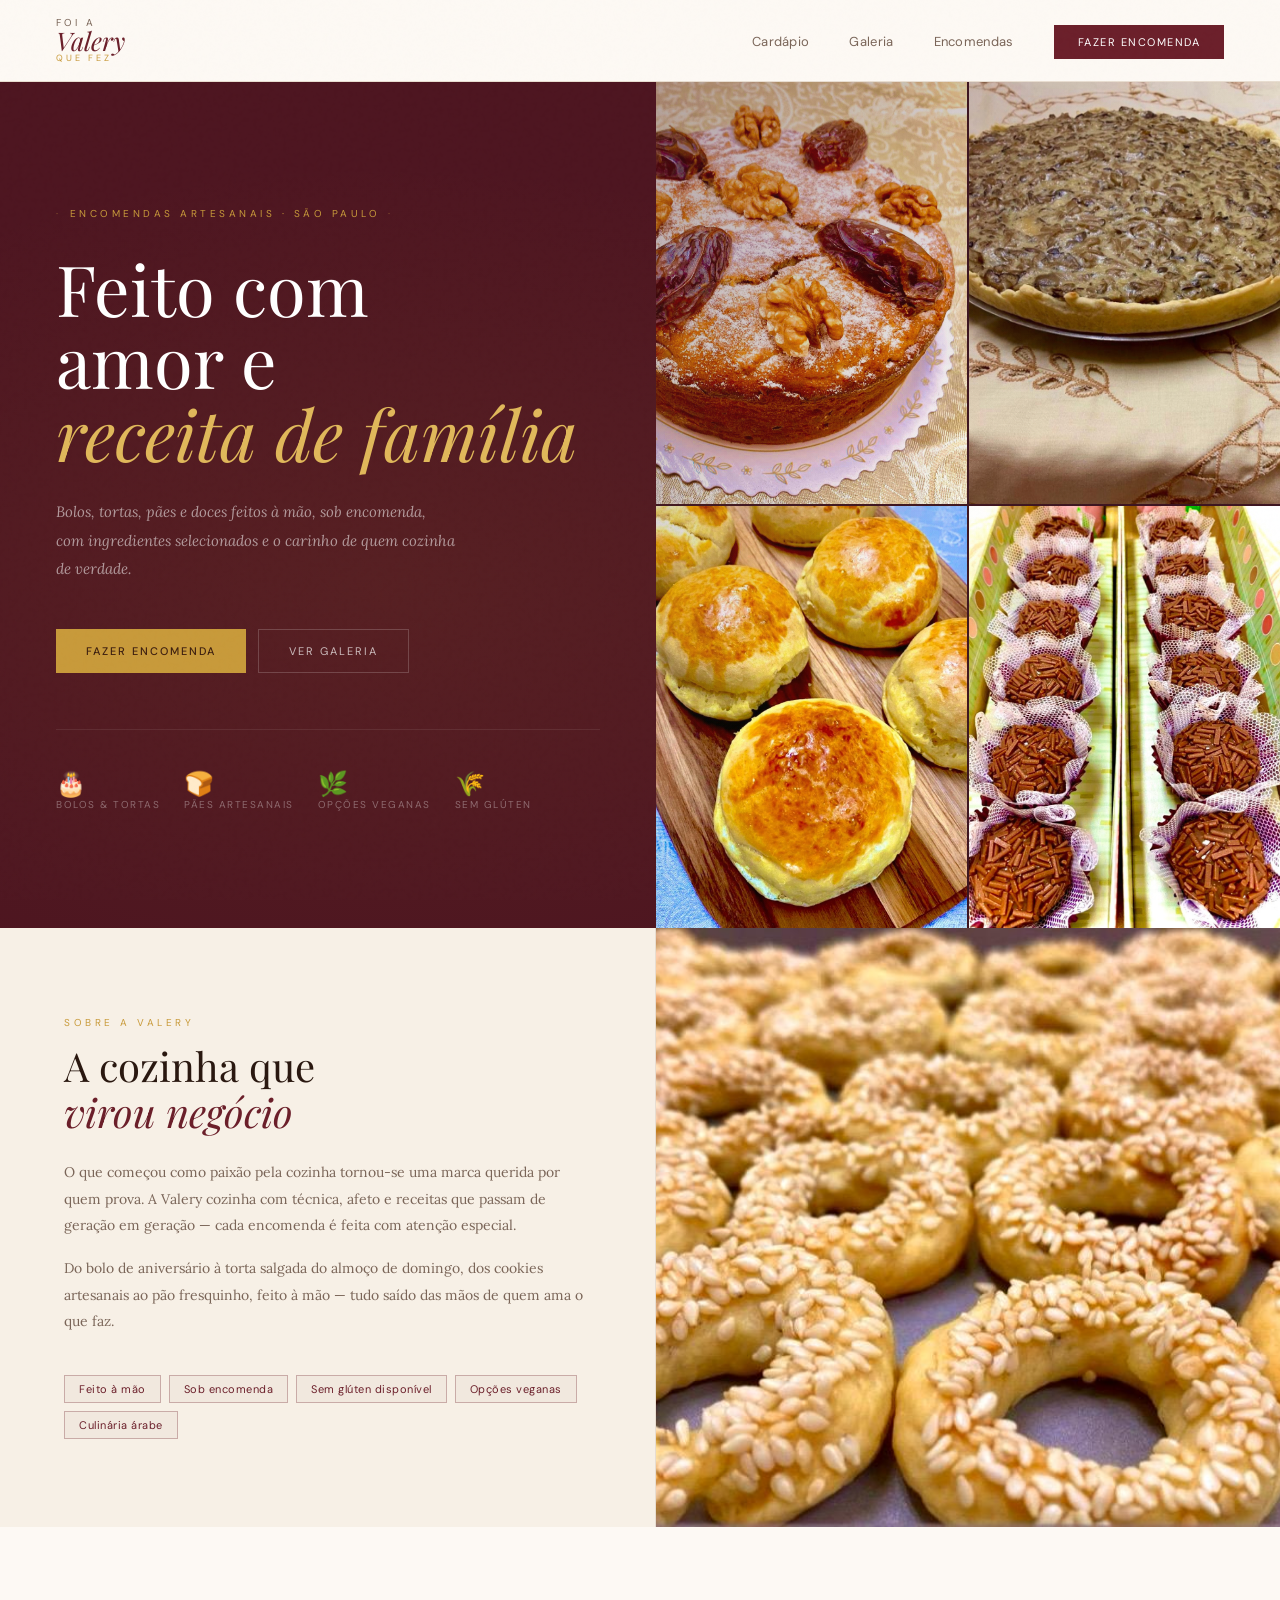
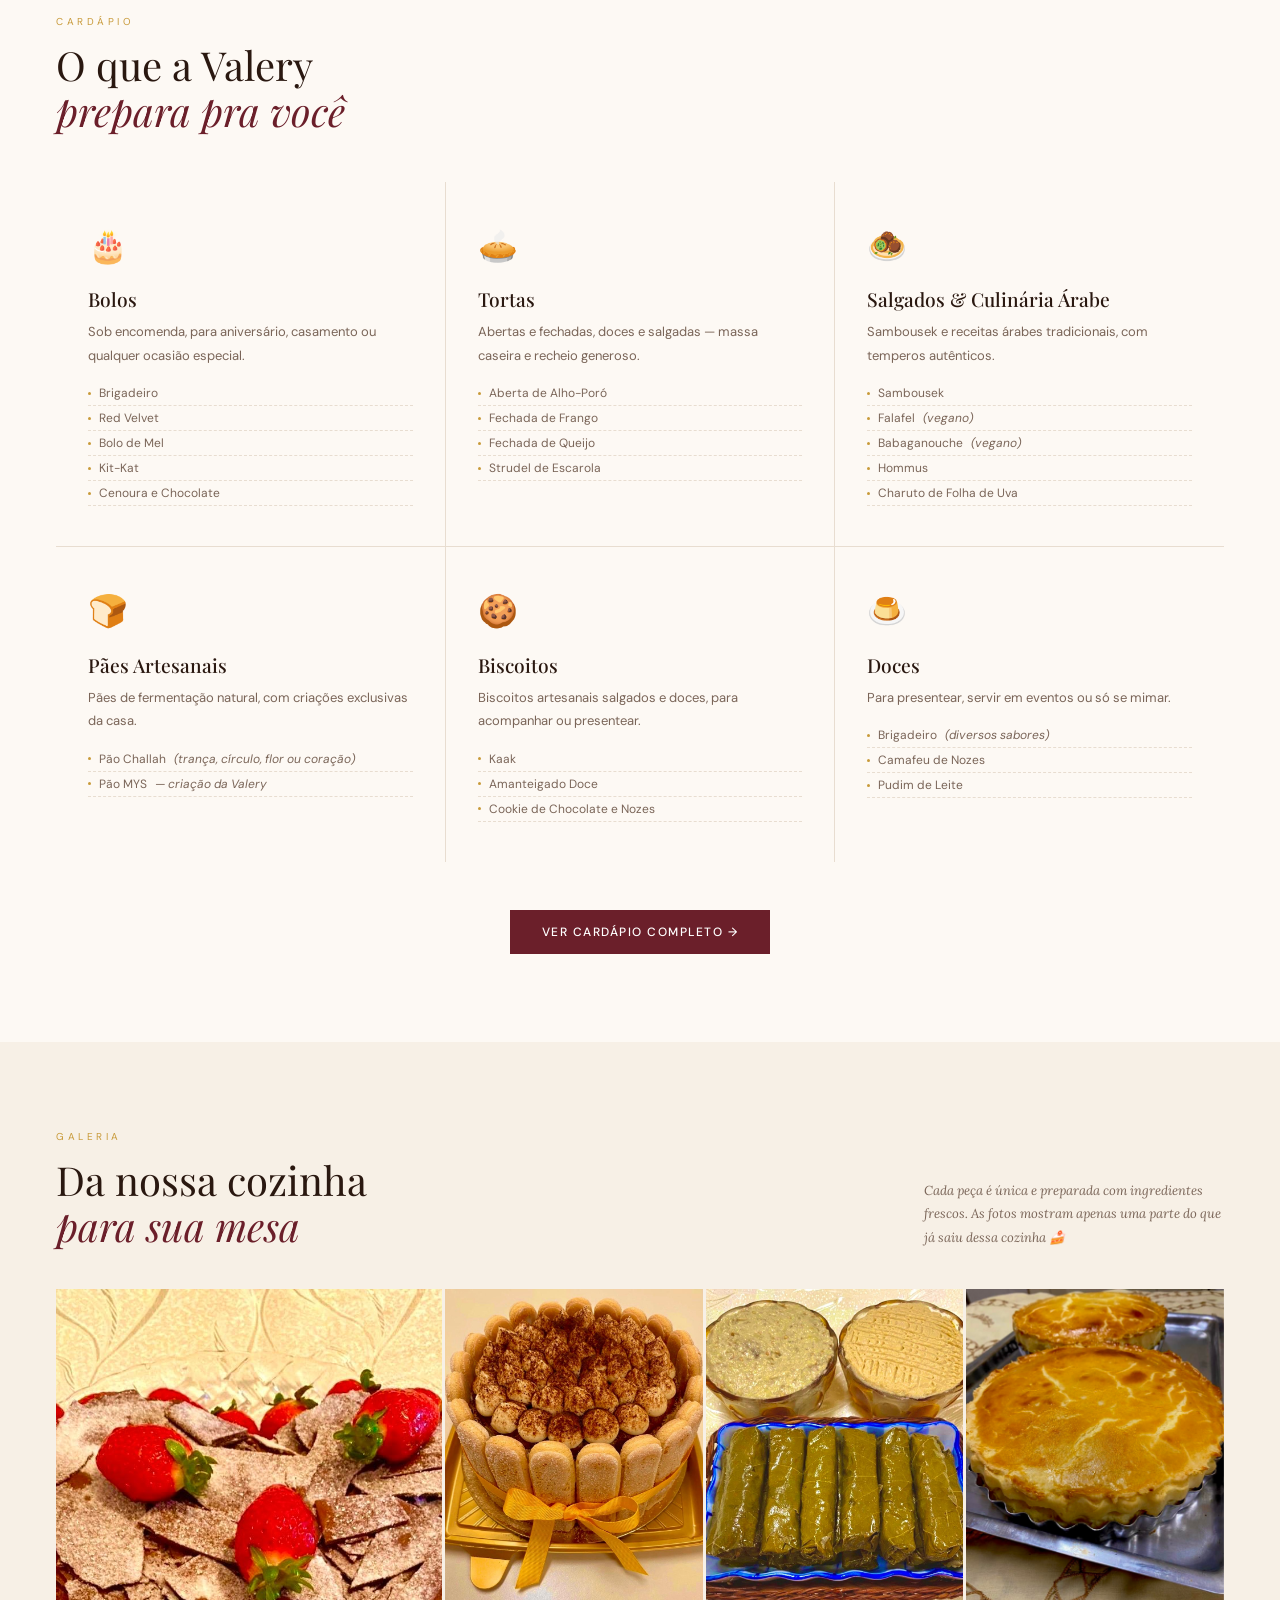
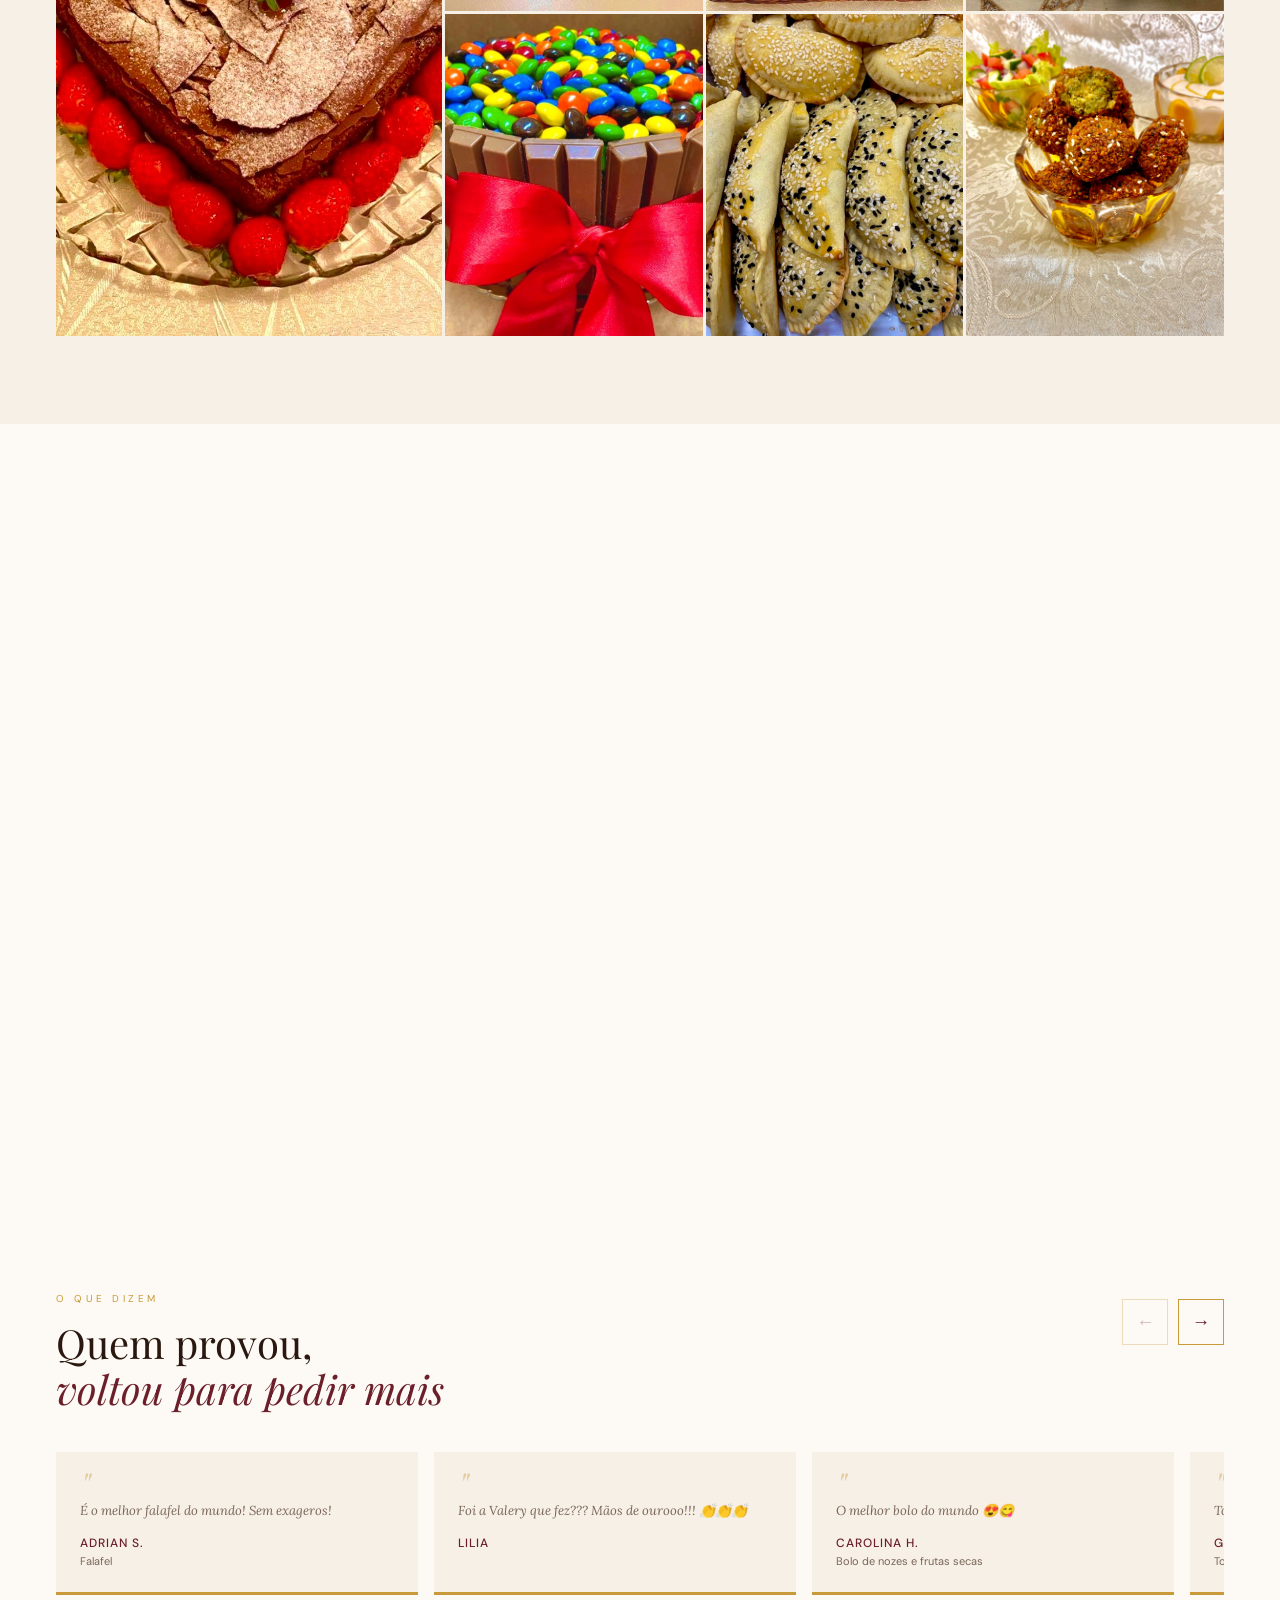
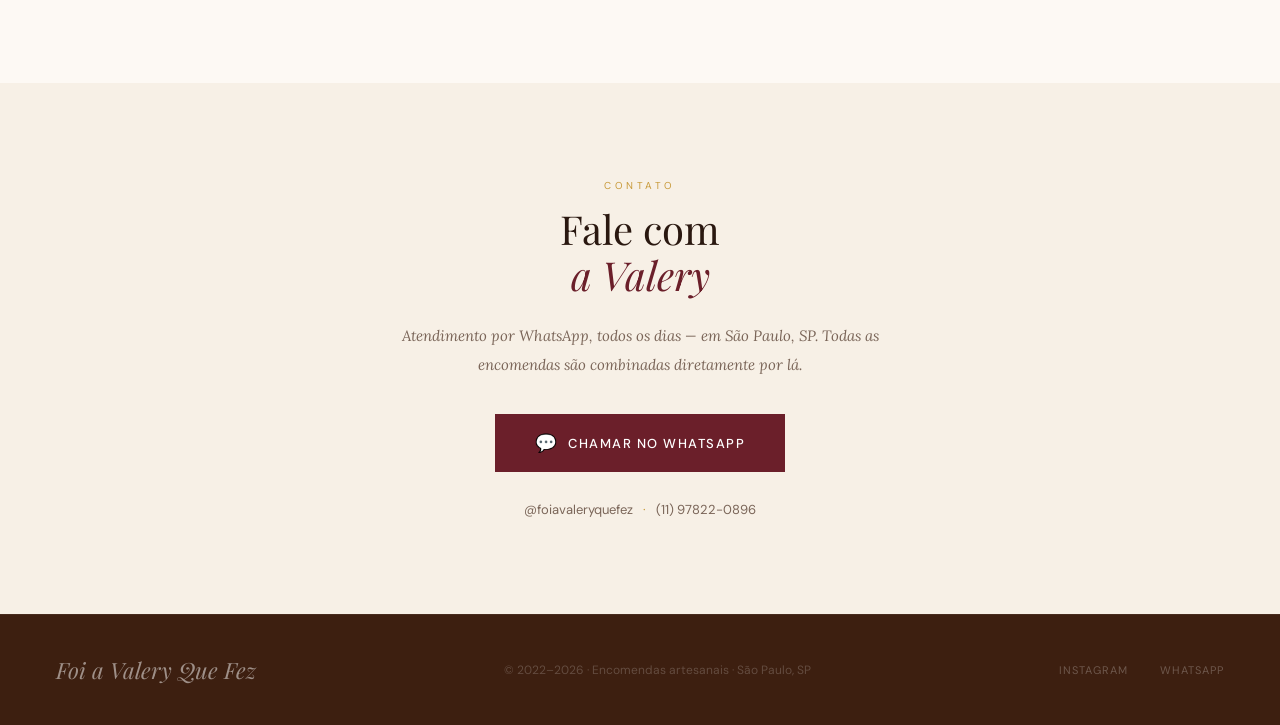
==== commit 78dec365: "Depoimentos roláveis no desktop (com setinhas) e favicon no cardápio" ====
--- a/index.html
+++ b/index.html
@@ -3,6 +3,8 @@
 <head>
 <meta charset="UTF-8">
 <meta name="viewport" content="width=device-width, initial-scale=1.0">
+<meta name="format-detection" content="telephone=no">
+<link rel="icon" href="data:image/svg+xml,%3Csvg xmlns='http://www.w3.org/2000/svg' viewBox='0 0 100 100'%3E%3Crect width='100' height='100' rx='18' fill='%234d1520'/%3E%3Ctext x='50' y='72' font-size='64' text-anchor='middle' fill='%23e0b85a' font-family='Georgia,serif' font-style='italic'%3EV%3C/text%3E%3C/svg%3E">
 <title>Foi a Valery Que Fez — Bolos, Tortas e Pães Artesanais</title>
 <link href="https://fonts.googleapis.com/css2?family=Playfair+Display:ital,wght@0,400;0,700;1,400;1,700&family=Lora:ital,wght@0,400;0,500;1,400&family=DM+Sans:wght@300;400;500&display=swap" rel="stylesheet">
 <link rel="stylesheet" href="style.css">
@@ -72,6 +74,12 @@
     <div class="hcell">
       <img src="fotobrigadeiro2.jpeg" alt="brigadeiro" style="width:100%;height:100%;object-fit:cover;object-position:center 40%;">
     </div>
+  </div>
+  <!-- faixa de fotos que desliza de lado (aparece só no celular) -->
+  <div class="hero-strip">
+    <figure><img src="tortashimeji.jpg" alt="Torta de Shimeji" loading="lazy" style="object-position:center 8%"><figcaption>Torta de shimeji</figcaption></figure>
+    <figure><img src="paoredondo.jpeg" alt="Pão artesanal" loading="lazy" style="object-position:center 45%"><figcaption>Pão artesanal</figcaption></figure>
+    <figure><img src="fotobrigadeiro2.jpeg" alt="Brigadeiros" loading="lazy" style="object-position:center 35%"><figcaption>Brigadeiros</figcaption></figure>
   </div>
 </section>
 
@@ -299,6 +307,11 @@
 <section class="depoimentos">
   <p class="eyebrow">O que dizem</p>
   <h2 class="section-h2">Quem provou,<br><em>voltou para pedir mais</em></h2>
+  <!-- setinhas para navegar (só no computador; no celular desliza com o dedo) -->
+  <div class="dep-nav">
+    <button type="button" data-dir="prev" aria-label="Depoimento anterior">&#8592;</button>
+    <button type="button" data-dir="next" aria-label="Próximo depoimento">&#8594;</button>
+  </div>
   <div class="dep-grid">
     <div class="dep">
       <p class="dep-text">É o melhor falafel do mundo! Sem exageros!</p>
@@ -339,6 +352,8 @@
 
 <footer>
   <div class="foot-brand">Foi a Valery Que Fez</div>
+  <!-- mesma logo do topo (só aparece no celular) -->
+  <div class="nav-logo foot-logo"><span class="foi">Foi a</span><span class="valery">Valery</span><span class="quefez">que fez</span></div>
   <p>© 2022–<span id="footYear">2026</span> · Encomendas artesanais · São Paulo, SP</p>
   <div class="foot-links">
     <a href="https://www.instagram.com/foiavaleryquefez/" target="_blank" rel="noopener">Instagram</a>
--- a/style.css
+++ b/style.css
@@ -343,7 +343,21 @@
 
 /* DEPOIMENTOS */
 .depoimentos{padding:5.5rem 3.5rem;background:var(--cream)}
-.dep-grid{display:grid;grid-template-columns:repeat(4,1fr);gap:1rem;margin-top:2.5rem}
+.depoimentos{position:relative}
+.dep-grid{
+  display:flex;gap:1rem;margin-top:2.5rem;
+  overflow-x:auto;scroll-snap-type:x mandatory;scrollbar-width:none;
+}
+.dep-grid::-webkit-scrollbar{display:none}
+.dep{flex:0 0 clamp(300px,31%,420px);scroll-snap-align:start}
+.dep-nav{position:absolute;top:5.9rem;right:3.5rem;display:flex;gap:.6rem}
+.dep-nav button{
+  width:46px;height:46px;background:transparent;color:var(--burgundy);
+  border:1px solid var(--gold);font-size:1.15rem;cursor:pointer;
+  transition:background .2s,color .2s,opacity .2s;
+}
+.dep-nav button:hover:not(:disabled){background:var(--burgundy);color:#fff;border-color:var(--burgundy)}
+.dep-nav button:disabled{opacity:.3;cursor:default}
 .dep{
   background:var(--warm);
   padding:1.5rem;border-bottom:3px solid var(--gold);
@@ -495,4 +509,162 @@
   .btn-whatsapp{width:100%;justify-content:center;padding:16px 20px}
 
   footer{flex-direction:column;gap:1rem;text-align:center;padding:2rem 1.5rem}
-}+}
+
+/* faixa de fotos do hero: só no celular */
+.hero-strip{display:none}
+.foot-logo{display:none}
+
+/* ===================================================
+   MOBILE — versão enxuta (fotos primeiro, cardápio compacto)
+   O desktop não é afetado por nada abaixo.
+   =================================================== */
+@media (max-width:900px){
+  /* 1) Fotos logo na primeira tela: a grade de fotos vem ANTES do texto */
+  /* foto grande do primeiro bolo no topo, texto sobre a parte de baixo dela,
+     e uma faixa com as outras fotos (desliza de lado) depois dos botões */
+  .hero{display:flex;flex-direction:column;min-height:auto}
+  .hero-right{display:block;order:-2;height:400px;min-height:0;gap:0}
+  .hero-right::before{display:none}
+  .hero .hcell:nth-child(n+2){display:none}
+  .hero .hcell:nth-child(1){height:100%}
+  .hero-left{
+    order:-1;
+    margin-top:-170px;padding:170px 1.5rem 1.8rem;
+    background:linear-gradient(to bottom,
+      rgba(77,21,32,0) 0,
+      rgba(77,21,32,.32) 45px,
+      rgba(77,21,32,.68) 95px,
+      rgba(77,21,32,.92) 135px,
+      var(--burgundy-deep) 168px);
+    position:relative;z-index:2;
+  }
+  .hero-h1,.hero-tag{text-shadow:0 2px 14px rgba(0,0,0,.35)}
+  .hero-strip{
+    order:1;display:flex;gap:10px;
+    overflow-x:auto;scroll-snap-type:x mandatory;
+    padding:.4rem 1.5rem 1.8rem;scroll-padding-left:1.5rem;scrollbar-width:none;
+    background:var(--burgundy-deep);position:relative;z-index:2;
+  }
+  .hero-strip::-webkit-scrollbar{display:none}
+  /* molduras retangulares: cortam só um pouco em cima e embaixo, nunca nas laterais */
+  .hero-strip figure{
+    flex:0 0 min(84%,300px);height:230px;position:relative;overflow:hidden;
+    scroll-snap-align:start;background:#4d1a22;
+  }
+  .hero-strip img{width:100%;height:100%;object-fit:cover;display:block}
+  .hero-strip figcaption{
+    position:absolute;left:0;right:0;bottom:0;
+    padding:1.6rem .9rem .7rem;
+    background:linear-gradient(transparent,rgba(45,24,16,.78));
+    color:#fff;font-size:10px;letter-spacing:1.8px;text-transform:uppercase;
+  }
+  .hero-tag{margin-bottom:1rem;font-size:10px;letter-spacing:2.6px;white-space:nowrap}
+  .hero-tag::before,.hero-tag::after{display:none}
+  .hero-desc{margin-bottom:1.6rem}
+  .hero-actions{margin-bottom:0}
+  .hero-badges{display:none}
+
+  /* 0) Nome da marca em destaque no topo */
+  nav{padding:.9rem 1.5rem}
+  .nav-logo .foi{font-size:11px;letter-spacing:4px}
+  .nav-logo .valery{font-size:2.2rem}
+  .nav-logo .quefez{font-size:11px;letter-spacing:4px;margin-top:2px}
+  #navMenu{top:89px}
+
+  /* 2) Sobre: só o essencial */
+  .about-copy{padding:2.6rem 1.5rem}
+  .about-p + .about-p{display:none}
+  .about-tags{margin-top:1rem}
+  .about-visual{min-height:200px;max-height:220px}
+
+  /* 3) Cardápio: lista compacta em sanfona (um toque abre cada categoria) */
+  .cats{padding:2.6rem 1.5rem}
+  .cats .section-h2{margin-bottom:.4rem}
+  .cats-grid{margin-top:1.4rem;gap:0;background:transparent}
+  .cats-grid{border-top:1px solid #d6c7b2}
+  .cat{padding:0;border-top:0;border-bottom:1px solid #d6c7b2}
+  .cat:hover{background:var(--cream);border-top-color:transparent}
+  .cat-header{
+    display:flex;align-items:center;gap:14px;
+    padding:1rem .2rem;
+  }
+  .cat-icon{font-size:1.5rem;margin:0;line-height:1}
+  .cat h3{margin:0;font-size:1.05rem;flex:1}
+  .cat-header p{display:none}
+  .cat-chevron{position:static;margin-left:auto}
+  .cat ul{padding:0 .2rem}
+  .cat.open ul{margin-top:0;margin-bottom:1rem}
+  .cats-cta{margin-top:1.6rem}
+
+  /* 4) Galeria */
+  .gallery{padding:2.6rem 1.5rem}
+  .gal-top{margin-bottom:1.4rem}
+  .gal-note{display:none}
+  .g-big{height:auto;min-height:0;aspect-ratio:1040/1122}
+  .g-big img{animation-name:kenburnsLeve;object-position:center center !important}
+  .g:not(.g-big){height:250px;min-height:0}
+
+  /* 5) Como encomendar */
+  .encinfo{padding:2.6rem 1.5rem;gap:1.8rem}
+  .enc-desc{margin:1rem 0 1.6rem}
+  .enc-steps{gap:.7rem}
+  .enc-step{padding:.9rem}
+  .enc-right{gap:.9rem}
+  .enc-card{padding:1.2rem}
+  .enc-card-icon{display:none}
+
+  /* 6) Depoimentos: deslizar de lado em vez de empilhar */
+  .depoimentos{padding:2.2rem 0 2.2rem 1.5rem}
+  .depoimentos .section-h2{font-size:1.7rem;margin-bottom:0}
+  .depoimentos .eyebrow,.depoimentos .section-h2{padding-right:1.5rem}
+  .dep-nav{display:none}
+  .dep-grid{
+    display:flex;gap:12px;margin-top:1.1rem;
+    overflow-x:auto;scroll-snap-type:x mandatory;
+    padding:0 1.5rem .4rem 0;scrollbar-width:none;
+  }
+  .dep-grid::-webkit-scrollbar{display:none}
+  .dep{flex:0 0 78%;scroll-snap-align:start}
+  .depoimentos::after{
+    content:"deslize para o lado  →";
+    display:block;margin-top:.8rem;padding-right:1.5rem;
+    text-align:center;font-size:11px;letter-spacing:2px;
+    text-transform:uppercase;color:var(--gold);
+  }
+
+  .contact-cta{padding:3rem 1.5rem}
+
+  /* Rodapé mais legível */
+  footer{background:var(--burgundy-deep);border-top:3px solid var(--gold)}
+  .foot-brand{display:none}
+  .foot-logo{display:flex;align-items:center;text-align:center;margin-bottom:1.3rem}
+  .foot-logo .quefez{margin-top:6px}
+  .foot-logo .foi{color:rgba(253,249,244,.78)}
+  .foot-logo .valery{color:var(--gold-light);font-size:2.2rem}
+  .foot-logo .quefez{color:var(--gold)}
+  footer p{color:rgba(253,249,244,.75);font-size:12.5px}
+  .foot-links a{color:rgba(255,255,255,.85);font-size:12px}
+}
+
+@media (max-width:600px){
+  .hero-right{height:360px}
+  .hero-strip figure{height:210px}
+  .hero-h1{font-size:2.5rem;margin-bottom:1.2rem}
+  .hero-actions{flex-direction:row;gap:10px}
+  .hero-actions button{flex:1;padding:14px 10px}
+  .section-h2{font-size:2rem;margin-bottom:1rem}
+  .about-visual{min-height:180px;max-height:190px}
+  .g-big{height:auto}
+  .g:not(.g-big){height:230px}
+}
+
+@media (max-width:360px){
+  .hero-tag{font-size:9px;letter-spacing:1.8px}
+}
+
+/* zoom bem leve na foto grande da galeria (celular): ela aparece inteira ao chegar */
+@keyframes kenburnsLeve{
+  0%{transform:scale(1)}
+  100%{transform:scale(1.03)}
+}
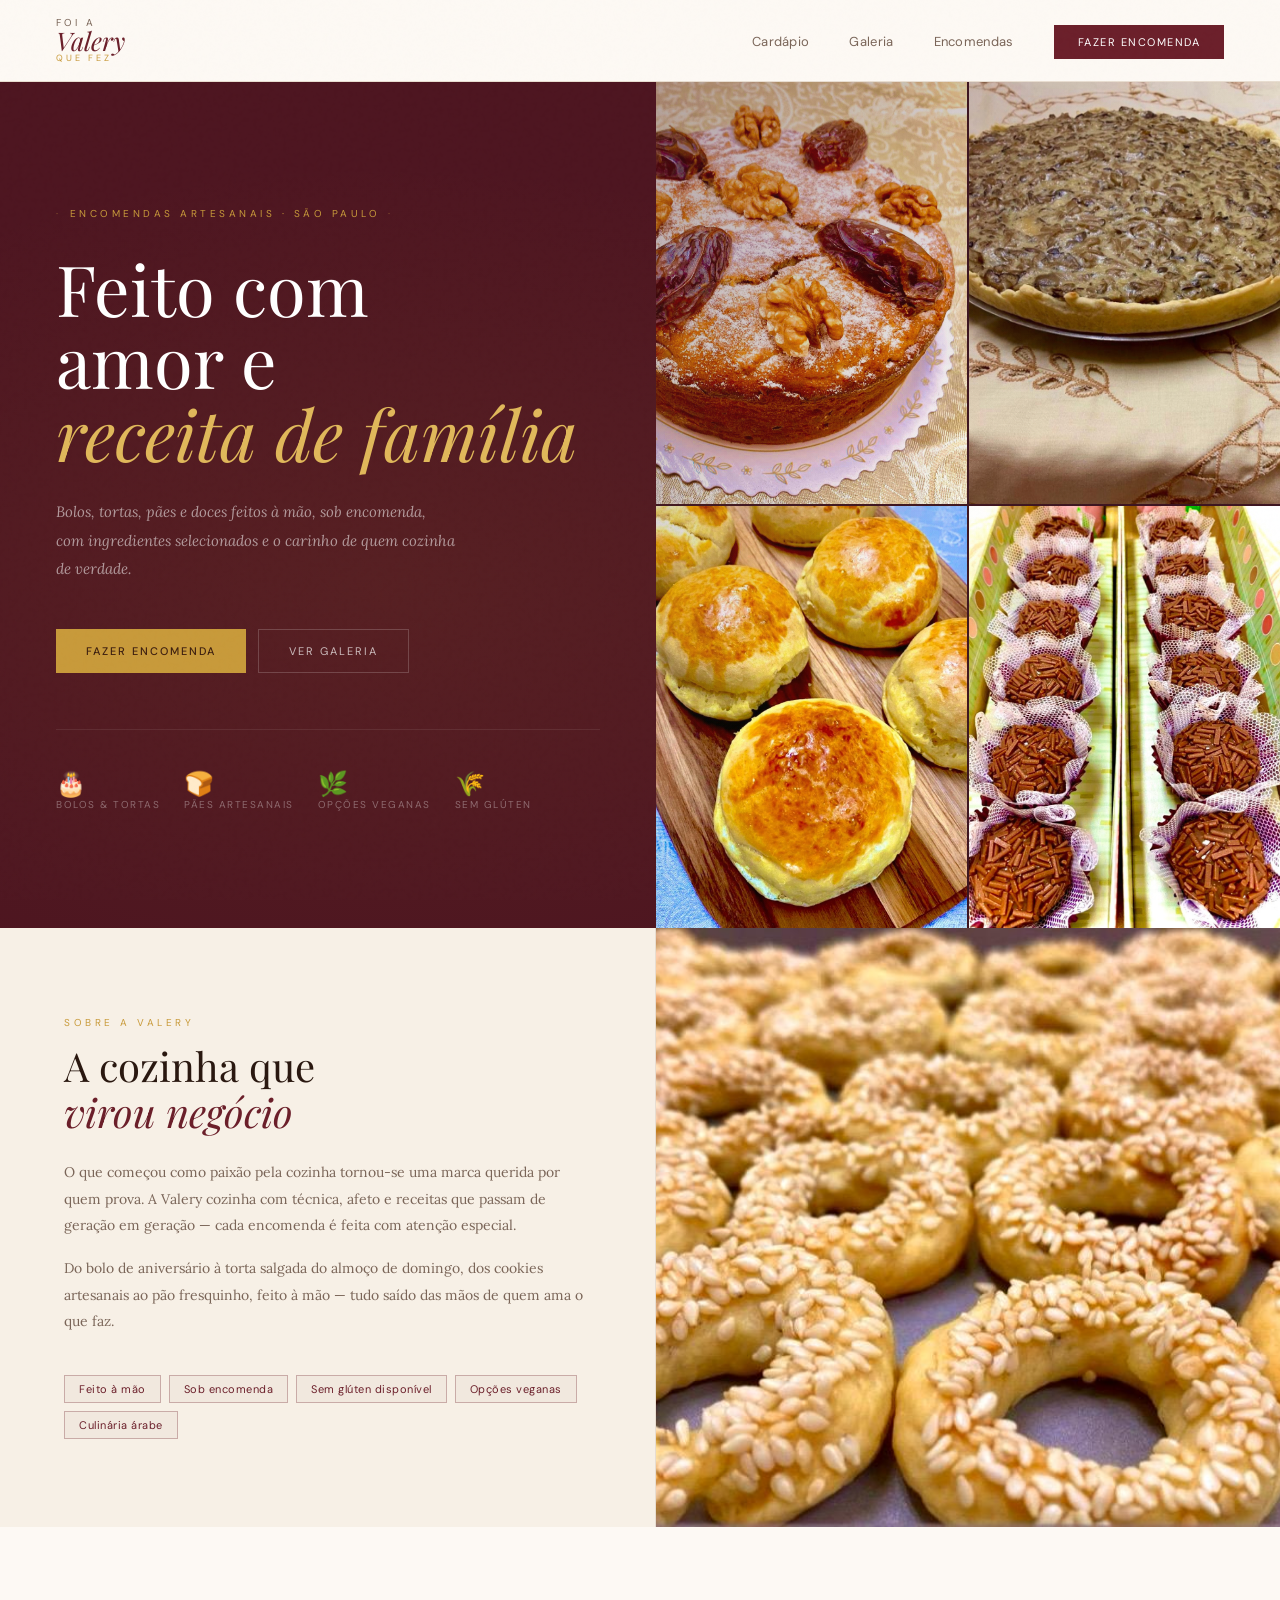
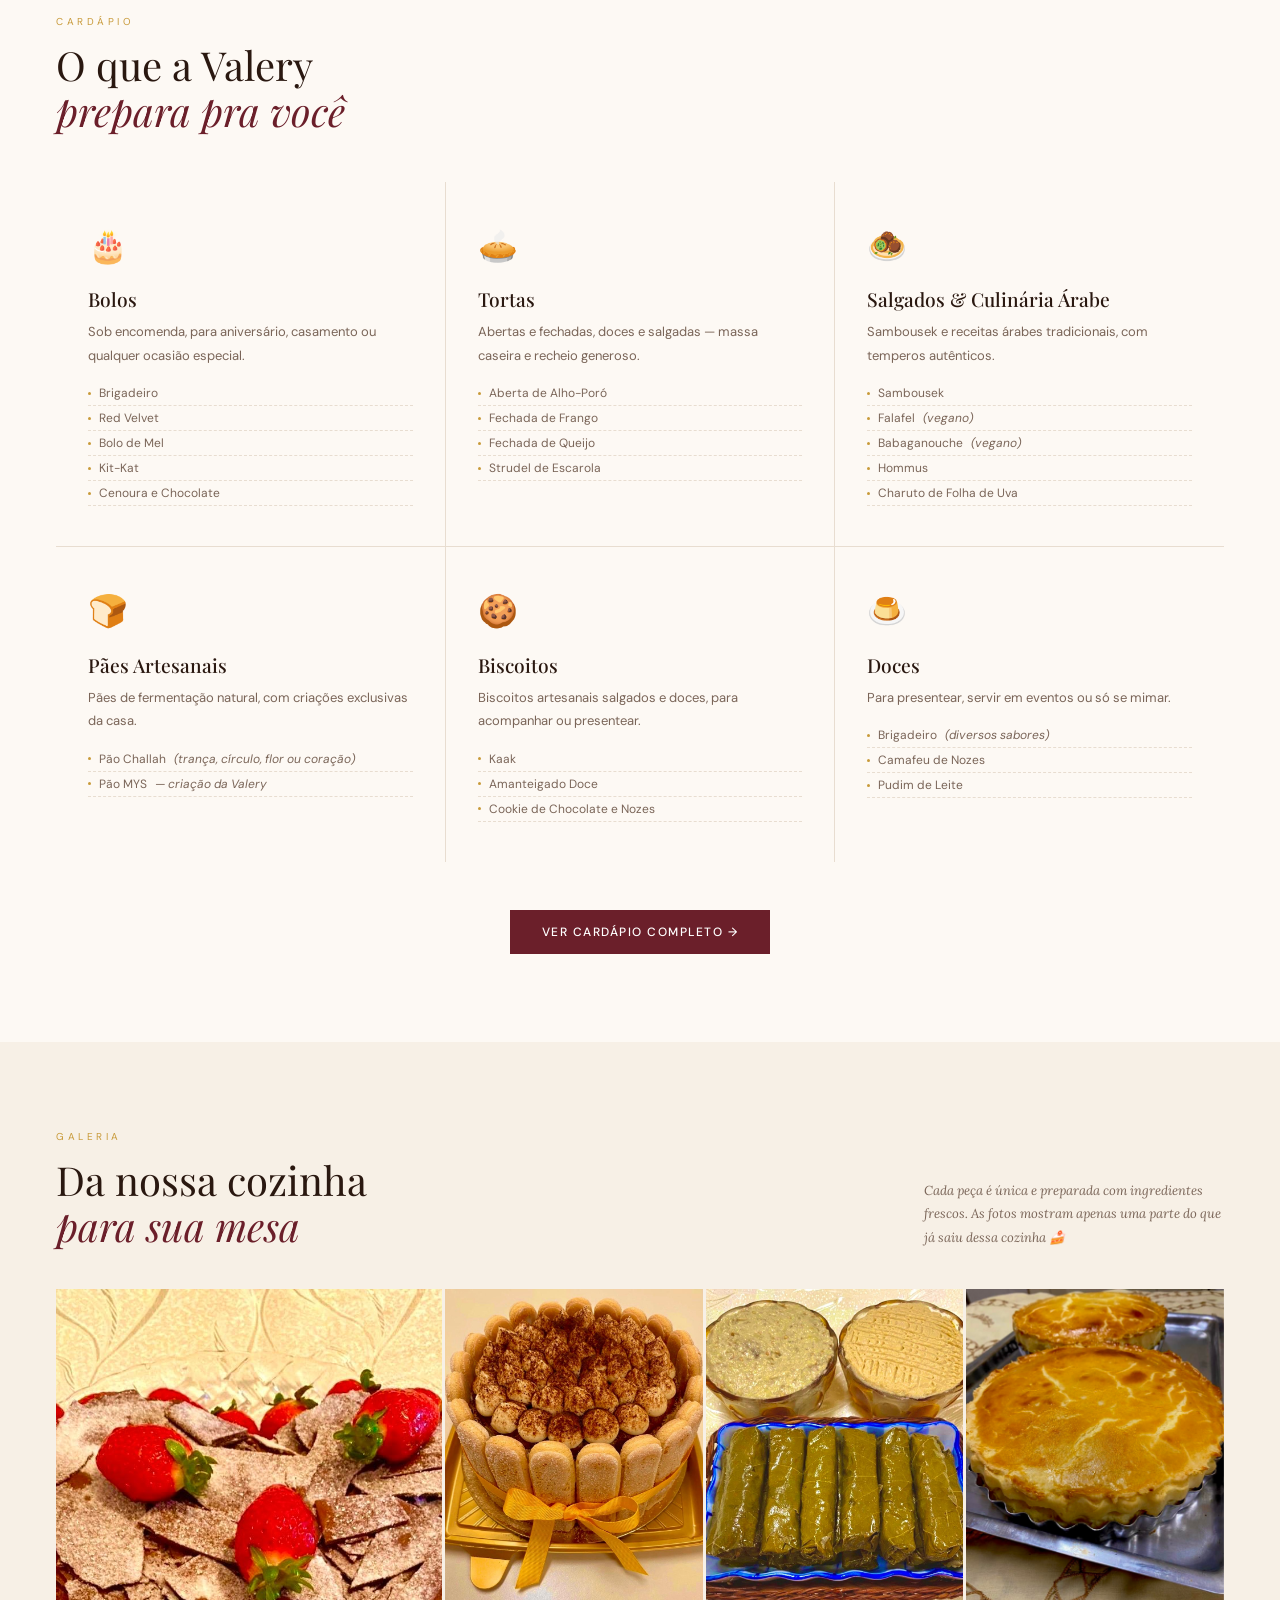
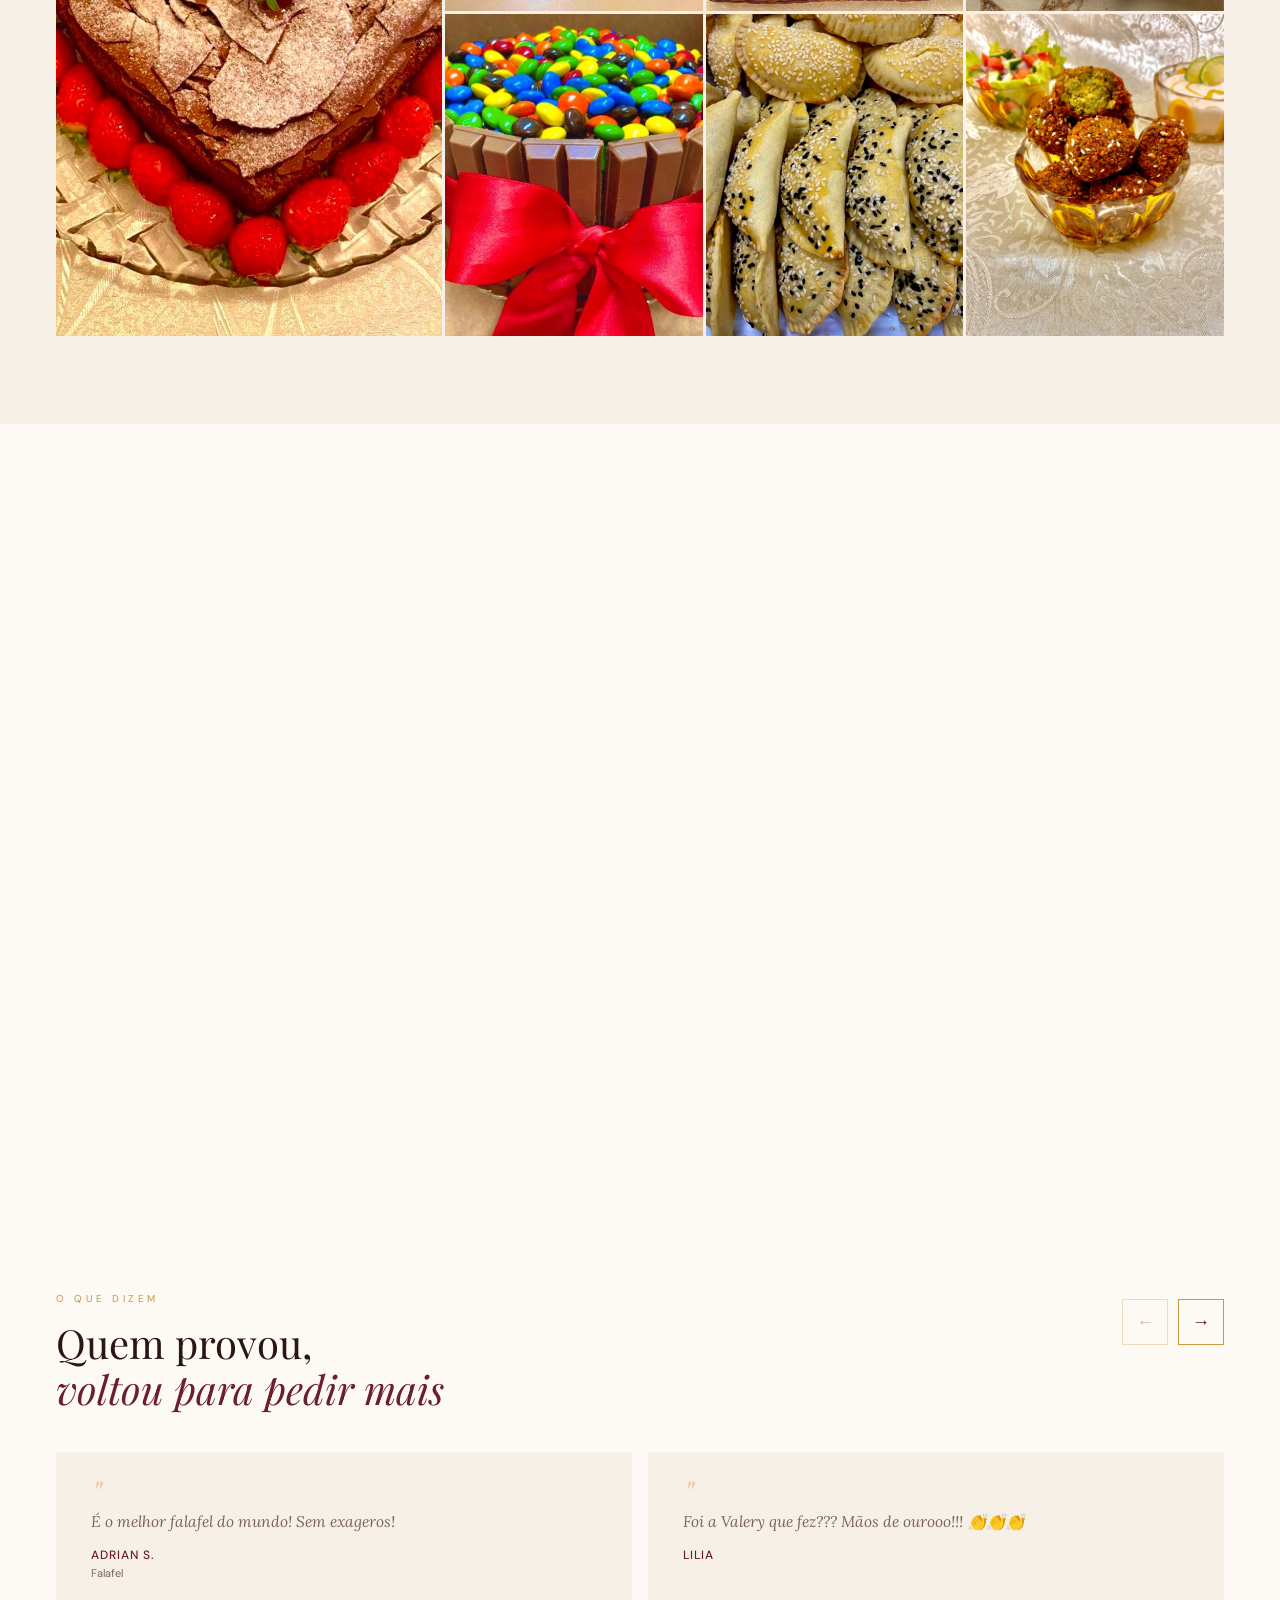
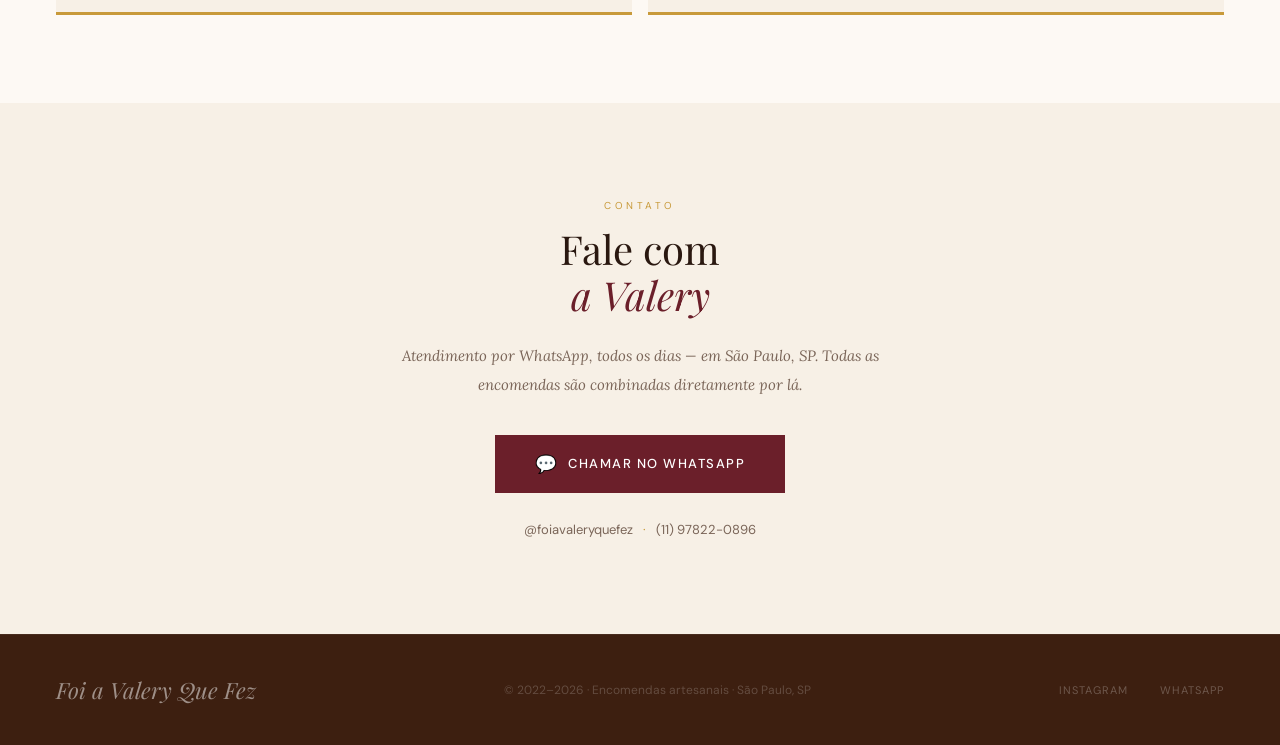
==== commit 7ecfbc0d: "Mobile (iPhone): cabeçalho fixo, theme-color e fundo creme para não aparecer nada acima dele ao rola" ====
--- a/index.html
+++ b/index.html
@@ -4,6 +4,7 @@
 <meta charset="UTF-8">
 <meta name="viewport" content="width=device-width, initial-scale=1.0">
 <meta name="format-detection" content="telephone=no">
+<meta name="theme-color" content="#fdf9f4">
 <link rel="icon" href="data:image/svg+xml,%3Csvg xmlns='http://www.w3.org/2000/svg' viewBox='0 0 100 100'%3E%3Crect width='100' height='100' rx='18' fill='%234d1520'/%3E%3Ctext x='50' y='72' font-size='64' text-anchor='middle' fill='%23e0b85a' font-family='Georgia,serif' font-style='italic'%3EV%3C/text%3E%3C/svg%3E">
 <title>Foi a Valery Que Fez — Bolos, Tortas e Pães Artesanais</title>
 <link href="https://fonts.googleapis.com/css2?family=Playfair+Display:ital,wght@0,400;0,700;1,400;1,700&family=Lora:ital,wght@0,400;0,500;1,400&family=DM+Sans:wght@300;400;500&display=swap" rel="stylesheet">
--- a/style.css
+++ b/style.css
@@ -349,7 +349,7 @@
   overflow-x:auto;scroll-snap-type:x mandatory;scrollbar-width:none;
 }
 .dep-grid::-webkit-scrollbar{display:none}
-.dep{flex:0 0 clamp(300px,31%,420px);scroll-snap-align:start}
+.dep{flex:0 0 calc((100% - 1rem) / 2);scroll-snap-align:start}
 .dep-nav{position:absolute;top:5.9rem;right:3.5rem;display:flex;gap:.6rem}
 .dep-nav button{
   width:46px;height:46px;background:transparent;color:var(--burgundy);
@@ -567,6 +567,15 @@
 
   /* 0) Nome da marca em destaque no topo */
   nav{padding:.9rem 1.5rem}
+  /* cabeçalho colado no topo e sem nada aparecendo por trás ou por cima dele */
+  html{background:var(--cream)}
+  nav{background:var(--cream);position:fixed;top:0;left:0;right:0;-webkit-backface-visibility:hidden}
+  body{padding-top:89px}
+  [id]{scroll-margin-top:96px}
+  nav::before{
+    content:'';position:absolute;left:0;right:0;bottom:100%;height:240px;
+    background:var(--cream);pointer-events:none;
+  }
   .nav-logo .foi{font-size:11px;letter-spacing:4px}
   .nav-logo .valery{font-size:2.2rem}
   .nav-logo .quefez{font-size:11px;letter-spacing:4px;margin-top:2px}
@@ -668,3 +677,15 @@
   0%{transform:scale(1)}
   100%{transform:scale(1.03)}
 }
+
+/* Computador: cartões de depoimento maiores (2 por vez), com texto mais confortável */
+@media (min-width:901px){
+  .dep{padding:2rem 2.2rem}
+  .dep-text{font-size:15.5px}
+}
+
+@media (max-width:900px){
+  @supports (overflow:clip){
+    body{overflow-x:clip}
+  }
+}
